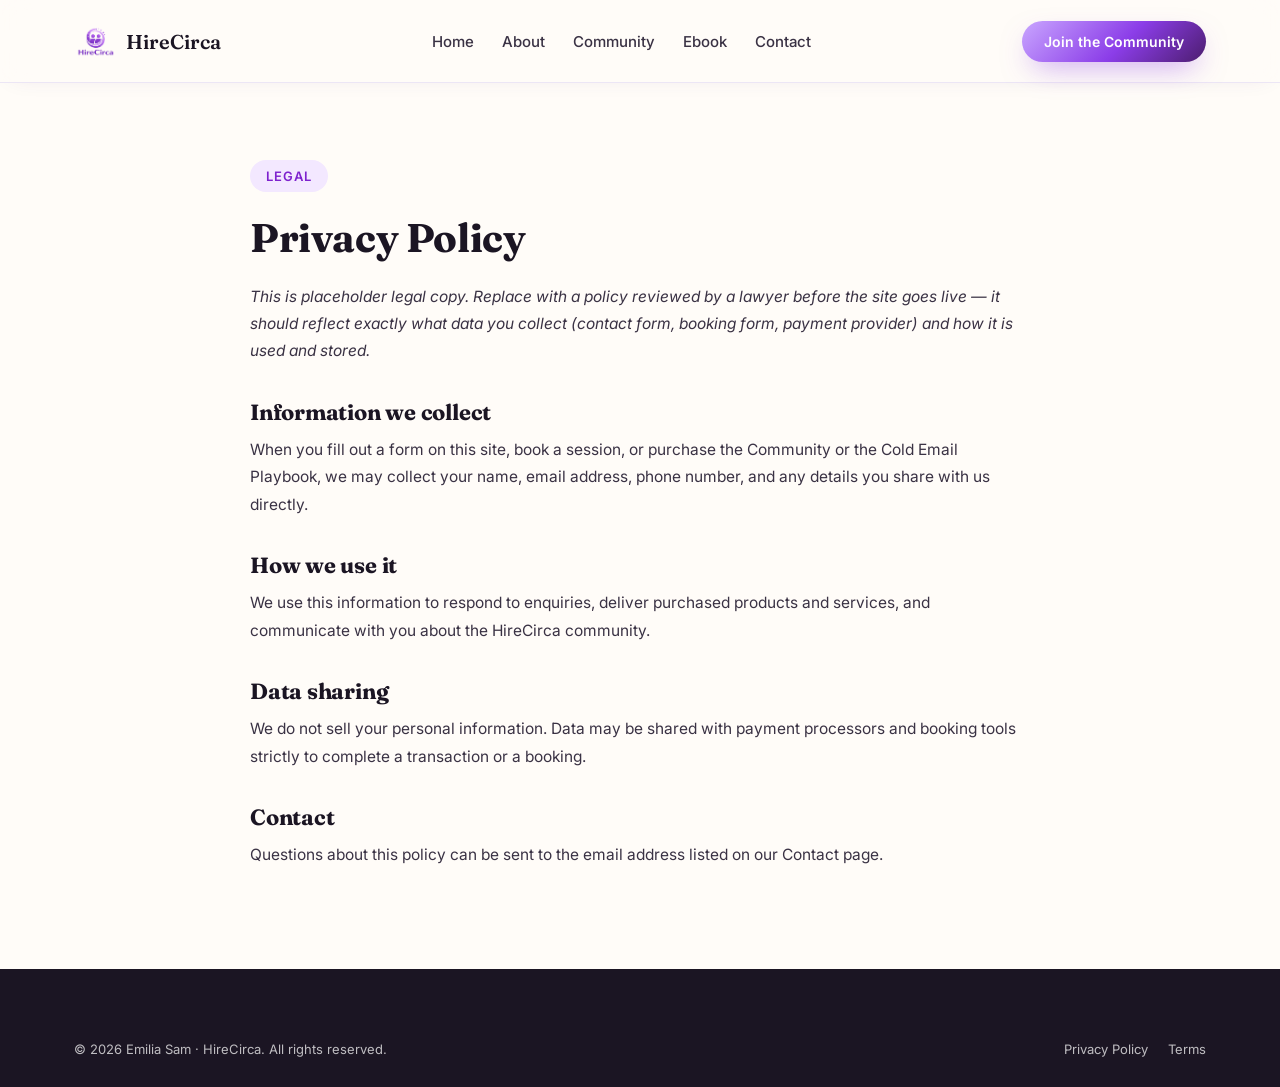
==== privacy.html @ b14d8cd1 "Add HireCirca marketing site Single-page site covering hero, about, services (Community + Cold Email" ====
<!DOCTYPE html>
<html lang="en">
<head>
<meta charset="UTF-8">
<meta name="viewport" content="width=device-width, initial-scale=1.0">
<title>Privacy Policy — HireCirca</title>
<link rel="icon" type="image/png" href="assets/logo.png">
<link rel="preconnect" href="https://fonts.googleapis.com">
<link rel="preconnect" href="https://fonts.gstatic.com" crossorigin>
<link href="https://fonts.googleapis.com/css2?family=Fraunces:opsz,wght@9..144,500;9..144,600;9..144,700&family=Inter:wght@400;500;600;700;800&display=swap" rel="stylesheet">
<link rel="stylesheet" href="css/style.css">
<style>
  .legal-page { padding: 160px 0 100px; max-width: 780px; margin: 0 auto; }
  .legal-page h1 { font-size: 40px; margin-bottom: 24px; }
  .legal-page h2 { font-size: 22px; margin: 36px 0 12px; }
  .legal-page p, .legal-page li { font-size: 15.5px; line-height: 1.75; color: var(--ink-soft); }
  .legal-page ul { padding-left: 20px; }
</style>
</head>
<body>

<header class="navbar scrolled" id="navbar">
  <div class="container">
    <a href="index.html" class="nav-logo">
      <img src="assets/logo.png" alt="HireCirca logo">
      <span>HireCirca</span>
    </a>
    <ul class="nav-links">
      <li><a href="index.html">Home</a></li>
      <li><a href="index.html#about">About</a></li>
      <li><a href="index.html#community">Community</a></li>
      <li><a href="index.html#ebook">Ebook</a></li>
      <li><a href="index.html#contact">Contact</a></li>
    </ul>
    <div class="nav-cta">
      <a href="index.html#community" class="btn btn-primary btn-sm">Join the Community</a>
    </div>
  </div>
</header>

<div class="container">
  <div class="legal-page">
    <span class="eyebrow">Legal</span>
    <h1>Privacy Policy</h1>
    <p><em>This is placeholder legal copy. Replace with a policy reviewed by a lawyer before the site goes live — it should reflect exactly what data you collect (contact form, booking form, payment provider) and how it is used and stored.</em></p>

    <h2>Information we collect</h2>
    <p>When you fill out a form on this site, book a session, or purchase the Community or the Cold Email Playbook, we may collect your name, email address, phone number, and any details you share with us directly.</p>

    <h2>How we use it</h2>
    <p>We use this information to respond to enquiries, deliver purchased products and services, and communicate with you about the HireCirca community.</p>

    <h2>Data sharing</h2>
    <p>We do not sell your personal information. Data may be shared with payment processors and booking tools strictly to complete a transaction or a booking.</p>

    <h2>Contact</h2>
    <p>Questions about this policy can be sent to the email address listed on our <a href="index.html#contact">Contact page</a>.</p>
  </div>
</div>

<footer class="site-footer">
  <div class="container">
    <div class="footer-bottom" style="border-top:none;padding-top:0;">
      <span>© 2026 Emilia Sam · HireCirca. All rights reserved.</span>
      <div class="legal-links">
        <a href="privacy.html">Privacy Policy</a>
        <a href="terms.html">Terms</a>
      </div>
    </div>
  </div>
</footer>

</body>
</html>
---- css/style.css ----
/* ==========================================================================
   HireCirca — stylesheet
   ========================================================================== */

:root {
  /* Brand purples — light to deep violet gradient */
  --violet-50:  #FAF5FF;
  --violet-100: #F3E8FF;
  --violet-200: #E9D5FF;
  --violet-300: #D8B4FE;
  --violet-400: #C084FC;
  --violet-500: #A855F7;
  --violet-600: #9333EA;
  --violet-700: #7E22CE;
  --violet-800: #6B21A8;
  --violet-900: #4C1D6E;

  --brand-gradient: linear-gradient(135deg, #C9A6FF 0%, #8B3DE8 55%, #4C1D6E 100%);
  --brand-gradient-soft: linear-gradient(135deg, #EFE2FF 0%, #E4CFFF 100%);

  /* Neutrals */
  --warm-white: #FFFCF8;
  --lavender-wash: #F8F4FF;
  --white: #FFFFFF;
  --ink: #1B1523;
  --ink-soft: #3A3244;
  --muted: #6B6476;
  --line: #ECE6F5;

  /* Type */
  --font-display: 'Fraunces', Georgia, 'Times New Roman', serif;
  --font-body: 'Inter', -apple-system, BlinkMacSystemFont, 'Segoe UI', sans-serif;

  --container: 1180px;
  --radius-sm: 12px;
  --radius-md: 20px;
  --radius-lg: 28px;
  --shadow-soft: 0 20px 60px -20px rgba(76, 29, 110, 0.25);
  --shadow-card: 0 8px 30px -12px rgba(76, 29, 110, 0.18);
}

* { box-sizing: border-box; }
html { scroll-behavior: smooth; }

body {
  margin: 0;
  font-family: var(--font-body);
  color: var(--ink-soft);
  background: var(--warm-white);
  -webkit-font-smoothing: antialiased;
  overflow-x: hidden;
}

img { max-width: 100%; display: block; }

a { color: inherit; text-decoration: none; }

h1, h2, h3, h4 {
  font-family: var(--font-display);
  color: var(--ink);
  margin: 0;
  line-height: 1.08;
  letter-spacing: -0.01em;
}

p { margin: 0; }

.container {
  max-width: var(--container);
  margin: 0 auto;
  padding: 0 24px;
}

.section {
  padding: 120px 0;
  position: relative;
}

@media (max-width: 780px) {
  .section { padding: 80px 0; }
}

.eyebrow {
  display: inline-flex;
  align-items: center;
  gap: 8px;
  font-size: 13px;
  font-weight: 600;
  letter-spacing: 0.08em;
  text-transform: uppercase;
  color: var(--violet-700);
  background: var(--violet-100);
  padding: 8px 16px;
  border-radius: 999px;
  margin-bottom: 24px;
}

.section-head {
  max-width: 640px;
  margin: 0 0 56px;
}

.section-head.centered {
  margin-left: auto;
  margin-right: auto;
  text-align: center;
}

.section-head h2 {
  font-size: clamp(32px, 4.2vw, 48px);
  font-weight: 600;
}

.section-head p {
  margin-top: 18px;
  font-size: 18px;
  line-height: 1.6;
  color: var(--muted);
}

/* ---------------------------------------------------------------- reveal */
.reveal {
  opacity: 0;
  transform: translateY(28px);
  transition: opacity 0.8s cubic-bezier(.22,.61,.36,1), transform 0.8s cubic-bezier(.22,.61,.36,1);
}
.reveal.is-visible { opacity: 1; transform: translateY(0); }
.reveal-delay-1 { transition-delay: .1s; }
.reveal-delay-2 { transition-delay: .2s; }
.reveal-delay-3 { transition-delay: .3s; }

/* ---------------------------------------------------------------- buttons */
.btn {
  display: inline-flex;
  align-items: center;
  justify-content: center;
  gap: 10px;
  padding: 16px 30px;
  border-radius: 999px;
  font-family: var(--font-body);
  font-weight: 600;
  font-size: 15.5px;
  border: none;
  cursor: pointer;
  transition: transform 0.25s ease, box-shadow 0.25s ease, filter 0.25s ease;
  white-space: nowrap;
}
.btn:active { transform: scale(0.97); }

.btn-primary {
  background: var(--brand-gradient);
  color: #fff;
  box-shadow: 0 12px 30px -10px rgba(139, 61, 232, 0.55);
}
.btn-primary:hover { filter: brightness(1.06); box-shadow: 0 16px 36px -10px rgba(139, 61, 232, 0.65); transform: translateY(-2px); }

.btn-outline {
  background: var(--white);
  color: var(--violet-800);
  border: 1.5px solid var(--violet-200);
}
.btn-outline:hover { border-color: var(--violet-500); transform: translateY(-2px); box-shadow: var(--shadow-card); }

.btn-ghost {
  background: transparent;
  color: var(--ink);
  border: 1.5px solid var(--line);
}
.btn-ghost:hover { border-color: var(--violet-400); color: var(--violet-700); }

.btn-block { width: 100%; }
.btn-sm { padding: 12px 22px; font-size: 14px; }

.price-tag {
  font-size: 13px;
  font-weight: 700;
  opacity: 0.85;
}

/* ---------------------------------------------------------------- navbar */
.navbar {
  position: fixed;
  top: 0; left: 0; right: 0;
  z-index: 1000;
  background: rgba(255, 252, 248, 0.78);
  backdrop-filter: blur(14px);
  -webkit-backdrop-filter: blur(14px);
  border-bottom: 1px solid transparent;
  transition: border-color 0.3s ease, box-shadow 0.3s ease;
}
.navbar.scrolled {
  border-bottom-color: var(--line);
  box-shadow: 0 4px 24px -12px rgba(76,29,110,0.12);
}
.navbar .container {
  display: flex;
  align-items: center;
  justify-content: space-between;
  height: 82px;
}
.nav-logo { display: flex; align-items: center; gap: 10px; }
.nav-logo img { height: 34px; width: auto; }
.nav-logo span {
  font-family: var(--font-display);
  font-weight: 600;
  font-size: 20px;
  color: var(--ink);
}
.nav-links {
  display: flex;
  align-items: center;
  gap: 28px;
  list-style: none;
  margin: 0; padding: 0;
  white-space: nowrap;
}
.nav-links a {
  font-size: 15px;
  font-weight: 500;
  color: var(--ink-soft);
  position: relative;
  padding: 4px 0;
  transition: color 0.2s ease;
}
.nav-links a::after {
  content: '';
  position: absolute;
  left: 0; right: 100%; bottom: -2px;
  height: 2px;
  background: var(--brand-gradient);
  border-radius: 2px;
  transition: right 0.25s ease;
}
.nav-links a:hover { color: var(--violet-700); }
.nav-links a:hover::after { right: 0; }

.nav-cta { display: flex; align-items: center; gap: 12px; }
.nav-toggle {
  display: none;
  background: none; border: none; cursor: pointer;
  width: 40px; height: 40px;
  align-items: center; justify-content: center;
}
.nav-toggle span, .nav-toggle::before, .nav-toggle::after { display: none; }
.nav-toggle svg { width: 24px; height: 24px; color: var(--ink); }

@media (max-width: 940px) {
  .nav-links { display: none; }
  .nav-cta .btn-outline { display: none; }
  .nav-toggle { display: flex; }
}

.mobile-menu {
  position: fixed;
  top: 82px; left: 0; right: 0; bottom: 0;
  background: var(--warm-white);
  z-index: 999;
  padding: 24px;
  transform: translateY(-12px);
  opacity: 0;
  pointer-events: none;
  transition: opacity 0.25s ease, transform 0.25s ease;
  overflow-y: auto;
}
.mobile-menu.open { opacity: 1; transform: translateY(0); pointer-events: auto; }
.mobile-menu ul { list-style: none; margin: 0; padding: 0; display: flex; flex-direction: column; }
.mobile-menu a {
  display: block;
  padding: 18px 4px;
  font-size: 20px;
  font-family: var(--font-display);
  border-bottom: 1px solid var(--line);
  color: var(--ink);
}
.mobile-menu .btn { margin-top: 28px; }

/* ---------------------------------------------------------------- hero */
.hero {
  padding: 168px 0 120px;
  position: relative;
  overflow: hidden;
  background:
    radial-gradient(560px 420px at 88% -6%, rgba(196, 165, 255, 0.35), transparent 60%),
    radial-gradient(480px 380px at 8% 18%, rgba(233, 213, 255, 0.55), transparent 65%),
    var(--warm-white);
}
.hero .container {
  display: grid;
  grid-template-columns: 1fr;
  justify-items: center;
  text-align: center;
  position: relative;
  z-index: 2;
}
.hero-eyebrow {
  display: inline-flex; align-items: center; gap: 8px;
  background: var(--white);
  border: 1px solid var(--violet-200);
  padding: 9px 18px 9px 10px;
  border-radius: 999px;
  font-size: 13.5px;
  font-weight: 600;
  color: var(--violet-800);
  margin-bottom: 28px;
  box-shadow: var(--shadow-card);
}
.hero-eyebrow .dot {
  width: 8px; height: 8px; border-radius: 50%;
  background: var(--brand-gradient);
  box-shadow: 0 0 0 4px var(--violet-100);
}
.hero h1 {
  font-size: clamp(40px, 7vw, 78px);
  font-weight: 600;
  max-width: 900px;
}
.hero h1 .accent {
  background: var(--brand-gradient);
  -webkit-background-clip: text;
  background-clip: text;
  color: transparent;
}
.hero-sub {
  margin: 28px 0 0;
  max-width: 620px;
  font-size: clamp(17px, 2vw, 20px);
  line-height: 1.65;
  color: var(--muted);
}
.hero-ctas {
  margin-top: 42px;
  display: flex;
  flex-wrap: wrap;
  gap: 16px;
  justify-content: center;
}
.hero-ctas .btn { flex-direction: column; gap: 2px; padding: 16px 32px; line-height: 1.3; }
.hero-ctas .btn .price-tag { font-weight: 700; }
.hero-ctas .btn-primary .price-tag { color: rgba(255,255,255,0.85); }
.hero-ctas .btn-outline .price-tag { color: var(--violet-500); }

.hero-trust {
  margin-top: 40px;
  font-size: 13.5px;
  color: var(--muted);
  display: flex;
  align-items: center;
  gap: 10px;
}
.hero-trust .avatars { display: flex; }
.hero-trust .avatars span {
  width: 26px; height: 26px; border-radius: 50%;
  background: var(--brand-gradient);
  border: 2px solid var(--warm-white);
  margin-left: -8px;
}
.hero-trust .avatars span:first-child { margin-left: 0; }

.hero-stage {
  position: relative;
  width: 100%;
  max-width: 980px;
  margin-top: 72px;
  height: 340px;
}

/* Floating proof notification cards */
.float-card {
  position: absolute;
  display: flex;
  align-items: center;
  gap: 12px;
  background: var(--white);
  border: 1px solid var(--line);
  border-radius: 16px;
  padding: 14px 18px;
  box-shadow: var(--shadow-soft);
  font-size: 13.5px;
  animation: floaty 6s ease-in-out infinite;
}
.float-card .icon {
  width: 38px; height: 38px;
  border-radius: 10px;
  display: flex; align-items: center; justify-content: center;
  font-size: 18px;
  flex-shrink: 0;
}
.float-card strong { display: block; font-size: 13.5px; color: var(--ink); font-weight: 700; }
.float-card small { color: var(--muted); font-size: 12px; }

.fc-1 { top: 0%; left: 2%; animation-delay: 0s; }
.fc-1 .icon { background: #E9FBF0; }
.fc-2 { top: 6%; right: 0%; animation-delay: 1.1s; }
.fc-2 .icon { background: var(--violet-100); }
.fc-3 { bottom: 12%; left: 14%; animation-delay: 2.1s; }
.fc-3 .icon { background: #FFF1E0; }
.fc-4 { bottom: 0%; right: 12%; animation-delay: 0.6s; }
.fc-4 .icon { background: #E7F1FF; }

@keyframes floaty {
  0%, 100% { transform: translateY(0px); }
  50% { transform: translateY(-14px); }
}

@media (max-width: 860px) {
  .hero-stage { display: none; }
  .hero { padding-top: 140px; }
}

/* ---------------------------------------------------------------- about */
.about-grid {
  display: grid;
  grid-template-columns: 0.85fr 1.15fr;
  gap: 72px;
  align-items: start;
}
.about-grid > * { min-width: 0; }
@media (max-width: 900px) {
  .about-grid { grid-template-columns: 1fr; gap: 48px; }
}

.about-photo {
  position: sticky;
  top: 120px;
}
.photo-frame {
  aspect-ratio: 4/5;
  border-radius: var(--radius-lg);
  background: var(--brand-gradient-soft);
  border: 1px solid var(--violet-200);
  display: flex;
  align-items: center;
  justify-content: center;
  flex-direction: column;
  gap: 14px;
  color: var(--violet-700);
  overflow: hidden;
  position: relative;
}
.photo-frame .initials {
  width: 108px; height: 108px;
  border-radius: 50%;
  background: var(--brand-gradient);
  color: #fff;
  display: flex; align-items: center; justify-content: center;
  font-family: var(--font-display);
  font-size: 40px;
  font-weight: 600;
  box-shadow: var(--shadow-soft);
}
.photo-frame img.real-photo { position:absolute; inset:0; width:100%; height:100%; object-fit:cover; object-position: top center; }

.founder-card {
  margin-top: 22px;
  background: var(--white);
  border: 1px solid var(--line);
  border-radius: var(--radius-md);
  padding: 22px;
  box-shadow: var(--shadow-card);
}
.founder-card strong { display: block; font-family: var(--font-display); font-size: 18px; color: var(--ink); }
.founder-card small { color: var(--muted); font-size: 13.5px; }

.about-copy h2 {
  font-size: clamp(30px, 4vw, 44px);
  font-weight: 600;
  margin-bottom: 26px;
}
.about-copy p {
  font-size: 17px;
  line-height: 1.75;
  color: var(--ink-soft);
  margin-bottom: 20px;
}
.about-copy p:last-of-type { margin-bottom: 0; }
.about-copy strong { color: var(--ink); }

/* Results ticker / strip */
.ticker-wrap {
  margin-top: 56px;
  border-top: 1px solid var(--line);
  border-bottom: 1px solid var(--line);
  overflow: hidden;
  padding: 22px 0;
  position: relative;
}
.ticker-wrap::before, .ticker-wrap::after {
  content: '';
  position: absolute; top: 0; bottom: 0; width: 80px; z-index: 2;
}
.ticker-wrap::before { left: 0; background: linear-gradient(90deg, var(--warm-white), transparent); }
.ticker-wrap::after { right: 0; background: linear-gradient(-90deg, var(--warm-white), transparent); }
.ticker-track {
  display: flex;
  gap: 46px;
  width: max-content;
  animation: ticker 26s linear infinite;
}
.ticker-track span {
  display: inline-flex;
  align-items: center;
  gap: 10px;
  font-size: 14.5px;
  font-weight: 600;
  color: var(--violet-800);
  white-space: nowrap;
}
.ticker-track span::before { content: '✦'; color: var(--violet-400); }
@keyframes ticker {
  from { transform: translateX(0); }
  to { transform: translateX(-50%); }
}

/* ---------------------------------------------------------------- services */
.services-grid {
  display: grid;
  grid-template-columns: 1fr 1fr;
  gap: 32px;
}
.services-grid > * { min-width: 0; }
@media (max-width: 900px) {
  .services-grid { grid-template-columns: 1fr; }
}

.service-card {
  background: var(--white);
  border: 1px solid var(--line);
  border-radius: var(--radius-lg);
  padding: 44px 38px;
  position: relative;
  overflow: hidden;
  transition: transform 0.35s ease, box-shadow 0.35s ease, border-color 0.35s ease;
  scroll-margin-top: 110px;
}
.service-card:hover {
  transform: translateY(-6px);
  box-shadow: var(--shadow-soft);
  border-color: var(--violet-200);
}
.service-card.featured { background: linear-gradient(180deg, var(--lavender-wash), #fff 40%); }
.service-card .badge {
  position: absolute; top: 28px; right: 28px;
  background: var(--violet-100); color: var(--violet-700);
  font-size: 12px; font-weight: 700;
  padding: 6px 12px; border-radius: 999px;
  letter-spacing: 0.03em; text-transform: uppercase;
}
.service-icon {
  width: 58px; height: 58px;
  border-radius: 16px;
  background: var(--brand-gradient);
  display: flex; align-items: center; justify-content: center;
  color: #fff; font-size: 26px;
  margin-bottom: 26px;
  box-shadow: 0 10px 24px -10px rgba(139,61,232,0.5);
}
.service-card h3 {
  font-size: 26px;
  font-weight: 600;
  margin-bottom: 6px;
}
.service-tagline {
  font-size: 15.5px;
  font-weight: 600;
  color: var(--violet-600);
  margin-bottom: 16px;
}
.service-card > p.desc {
  font-size: 15.5px;
  line-height: 1.65;
  color: var(--muted);
  margin-bottom: 26px;
}
.service-list {
  list-style: none;
  margin: 0 0 32px;
  padding: 0;
  display: flex;
  flex-direction: column;
  gap: 14px;
}
.service-list li {
  display: flex;
  align-items: flex-start;
  gap: 12px;
  font-size: 15px;
  line-height: 1.5;
  color: var(--ink-soft);
}
.service-list li .check {
  flex-shrink: 0;
  width: 20px; height: 20px;
  border-radius: 50%;
  background: var(--violet-100);
  color: var(--violet-700);
  display: flex; align-items: center; justify-content: center;
  font-size: 12px;
  margin-top: 1px;
}
.service-footer {
  display: flex;
  align-items: center;
  justify-content: space-between;
  gap: 18px;
  padding-top: 26px;
  border-top: 1px solid var(--line);
  flex-wrap: wrap;
}
.service-price { font-family: var(--font-display); }
.service-price .amount { font-size: 30px; font-weight: 600; color: var(--ink); }
.service-price .terms { display: block; font-size: 12.5px; color: var(--muted); font-family: var(--font-body); margin-top: 2px; }

/* ---------------------------------------------------------------- results */
.results-section { background: var(--lavender-wash); }

.stat-strip {
  display: grid;
  grid-template-columns: repeat(3, 1fr);
  gap: 24px;
  margin-bottom: 64px;
}
@media (max-width: 780px) {
  .stat-strip { grid-template-columns: 1fr; }
}
.stat-card {
  background: var(--white);
  border: 1px solid var(--line);
  border-radius: var(--radius-md);
  padding: 28px;
  text-align: center;
}
.stat-card .num {
  font-family: var(--font-display);
  font-size: 34px;
  font-weight: 600;
  background: var(--brand-gradient);
  -webkit-background-clip: text; background-clip: text; color: transparent;
  display: block;
  margin-bottom: 8px;
}
.stat-card p { font-size: 14.5px; color: var(--muted); line-height: 1.5; }

.proof-gallery {
  display: grid;
  grid-template-columns: repeat(4, 1fr);
  gap: 18px;
  margin-bottom: 64px;
}
@media (max-width: 900px) { .proof-gallery { grid-template-columns: repeat(2, 1fr); } }
@media (max-width: 540px) { .proof-gallery { grid-template-columns: 1fr; } }

.proof-slot {
  aspect-ratio: 3/4;
  border-radius: var(--radius-md);
  border: 1.5px dashed var(--violet-300);
  background: var(--white);
  display: flex;
  flex-direction: column;
  align-items: center;
  justify-content: center;
  gap: 10px;
  color: var(--violet-500);
  text-align: center;
  padding: 20px;
  transition: border-color 0.25s ease, background 0.25s ease;
}
.proof-slot:hover { border-color: var(--violet-500); background: var(--violet-50); }
.proof-slot svg { width: 30px; height: 30px; opacity: 0.7; }
.proof-slot span { font-size: 12.5px; font-weight: 600; line-height: 1.4; color: var(--violet-600); }

.testimonials {
  display: grid;
  grid-template-columns: 1fr 1fr;
  gap: 24px;
}
.testimonials > * { min-width: 0; }
@media (max-width: 780px) { .testimonials { grid-template-columns: 1fr; } }

.testimonial-card {
  background: var(--white);
  border: 1px solid var(--line);
  border-radius: var(--radius-md);
  padding: 32px;
  box-shadow: var(--shadow-card);
}
.stars { color: var(--violet-500); font-size: 15px; letter-spacing: 2px; margin-bottom: 16px; }
.testimonial-card p.quote {
  font-family: var(--font-display);
  font-size: 19px;
  line-height: 1.5;
  color: var(--ink);
  margin-bottom: 20px;
}
.testimonial-who { display: flex; align-items: center; gap: 12px; }
.testimonial-who .avatar {
  width: 40px; height: 40px; border-radius: 50%;
  background: var(--brand-gradient);
  display: flex; align-items: center; justify-content: center;
  color: #fff; font-weight: 700; font-size: 14px; font-family: var(--font-display);
}
.testimonial-who strong { display: block; font-size: 14.5px; color: var(--ink); }
.testimonial-who small { color: var(--muted); font-size: 13px; }

/* ---------------------------------------------------------------- booking */
.booking-grid {
  display: grid;
  grid-template-columns: 1.1fr 0.9fr;
  gap: 56px;
  align-items: center;
}
.booking-grid > * { min-width: 0; }
@media (max-width: 900px) { .booking-grid { grid-template-columns: 1fr; } }

.booking-copy h2 { font-size: clamp(30px, 4vw, 46px); font-weight: 600; margin-bottom: 22px; }
.booking-copy p { font-size: 17px; line-height: 1.7; color: var(--muted); margin-bottom: 18px; }
.booking-copy p:last-of-type { margin-bottom: 0; }

.expect-list {
  margin-top: 30px;
  list-style: none;
  padding: 0;
  display: flex;
  flex-direction: column;
  gap: 12px;
}
.expect-list li {
  display: flex; align-items: center; gap: 12px;
  font-size: 15px; color: var(--ink-soft); font-weight: 500;
}
.expect-list li .check {
  width: 22px; height: 22px; border-radius: 50%;
  background: var(--violet-100); color: var(--violet-700);
  display: flex; align-items: center; justify-content: center; font-size: 12px; flex-shrink:0;
}

.booking-card {
  background: var(--white);
  border: 1px solid var(--line);
  border-radius: var(--radius-lg);
  padding: 36px;
  box-shadow: var(--shadow-soft);
}
.booking-card .btn { margin-top: 22px; }
.session-option {
  display: flex; align-items: center; justify-content: space-between;
  padding: 16px 0;
  border-bottom: 1px solid var(--line);
  gap: 16px;
}
.session-option:last-of-type { border-bottom: none; }
.session-option strong { display: block; font-size: 15.5px; color: var(--ink); }
.session-option small { color: var(--muted); font-size: 13px; }
.session-option .dur {
  font-size: 13px; font-weight: 700; color: var(--violet-700);
  background: var(--violet-100); padding: 6px 12px; border-radius: 999px; white-space: nowrap;
}

/* ---------------------------------------------------------------- contact */
.contact-grid {
  display: grid;
  grid-template-columns: 0.9fr 1.1fr;
  gap: 56px;
}
.contact-grid > * { min-width: 0; }
@media (max-width: 900px) { .contact-grid { grid-template-columns: 1fr; } }

.contact-info h2 { font-size: clamp(30px, 4vw, 46px); font-weight: 600; margin-bottom: 16px; }
.contact-info > p { font-size: 17px; color: var(--muted); line-height: 1.65; margin-bottom: 34px; }

.info-row {
  display: flex;
  align-items: flex-start;
  gap: 16px;
  padding: 18px 0;
  border-bottom: 1px solid var(--line);
}
.info-row .icon {
  width: 44px; height: 44px; border-radius: 12px;
  background: var(--violet-100); color: var(--violet-700);
  display: flex; align-items: center; justify-content: center;
  flex-shrink: 0;
}
.info-row strong { display: block; font-size: 15px; color: var(--ink); margin-bottom: 2px; }
.info-row span, .info-row a { font-size: 14.5px; color: var(--muted); }
.info-row a:hover { color: var(--violet-700); }

.social-row { display: flex; gap: 12px; margin-top: 28px; }
.social-icon {
  width: 44px; height: 44px; border-radius: 50%;
  background: var(--white); border: 1px solid var(--line);
  display: flex; align-items: center; justify-content: center;
  color: var(--violet-700);
  transition: transform 0.25s ease, box-shadow 0.25s ease, background 0.25s ease;
}
.social-icon:hover { transform: translateY(-3px); box-shadow: var(--shadow-card); background: var(--violet-50); }
.social-icon svg { width: 19px; height: 19px; }

.response-note {
  margin-top: 28px;
  display: inline-flex; align-items: center; gap: 8px;
  font-size: 13.5px; font-weight: 600; color: var(--violet-700);
  background: var(--violet-100); padding: 10px 16px; border-radius: 999px;
}

.contact-form {
  background: var(--white);
  border: 1px solid var(--line);
  border-radius: var(--radius-lg);
  padding: 38px;
  box-shadow: var(--shadow-soft);
}
.form-row { margin-bottom: 20px; }
.form-row label {
  display: block; font-size: 13.5px; font-weight: 600; color: var(--ink); margin-bottom: 8px;
}
.form-row input, .form-row textarea, .form-row select {
  width: 100%;
  padding: 14px 16px;
  border-radius: 12px;
  border: 1.5px solid var(--line);
  font-family: var(--font-body);
  font-size: 15px;
  color: var(--ink);
  background: var(--warm-white);
  transition: border-color 0.2s ease, box-shadow 0.2s ease;
}
.form-row input:focus, .form-row textarea:focus, .form-row select:focus {
  outline: none;
  border-color: var(--violet-400);
  box-shadow: 0 0 0 4px var(--violet-100);
}
.form-row textarea { resize: vertical; min-height: 110px; }
.form-note { margin-top: 14px; font-size: 13px; color: var(--muted); text-align: center; }
.form-success {
  display: none;
  align-items: center; gap: 10px;
  background: #EEFBF2; color: #1B7A43;
  border-radius: 12px; padding: 14px 16px;
  font-size: 14px; font-weight: 600;
  margin-top: 16px;
}
.form-success.show { display: flex; }

/* ---------------------------------------------------------------- footer */
.site-footer {
  background: var(--ink);
  color: rgba(255,255,255,0.72);
  padding: 72px 0 30px;
}
.footer-top {
  display: grid;
  grid-template-columns: 1.4fr 1fr 1fr 1fr;
  gap: 40px;
  padding-bottom: 48px;
  border-bottom: 1px solid rgba(255,255,255,0.1);
}
.footer-top > * { min-width: 0; }
@media (max-width: 780px) {
  .footer-top { grid-template-columns: 1fr 1fr; }
}
@media (max-width: 480px) {
  .footer-top { grid-template-columns: 1fr; }
}
.footer-brand { display: flex; align-items: center; gap: 10px; margin-bottom: 16px; }
.footer-brand img { height: 30px; filter: brightness(0) invert(1); }
.footer-brand span { font-family: var(--font-display); font-size: 19px; font-weight: 600; color: #fff; }
.footer-desc { font-size: 14.5px; line-height: 1.6; max-width: 280px; }
.footer-col h4 {
  font-family: var(--font-body);
  font-size: 13px; font-weight: 700; letter-spacing: 0.05em; text-transform: uppercase;
  color: #fff; margin-bottom: 18px;
}
.footer-col ul { list-style: none; margin: 0; padding: 0; display: flex; flex-direction: column; gap: 12px; }
.footer-col a { font-size: 14.5px; transition: color 0.2s ease; }
.footer-col a:hover { color: #fff; }
.footer-social { display: flex; gap: 10px; margin-top: 4px; }
.footer-social a {
  width: 38px; height: 38px; border-radius: 50%;
  border: 1px solid rgba(255,255,255,0.18);
  display: flex; align-items: center; justify-content: center;
}
.footer-social svg { width: 16px; height: 16px; }
.footer-social a:hover { background: rgba(255,255,255,0.08); }

.footer-bottom {
  padding-top: 26px;
  display: flex; align-items: center; justify-content: space-between;
  flex-wrap: wrap; gap: 12px;
  font-size: 13px;
}
.footer-bottom .legal-links { display: flex; gap: 20px; }
.footer-bottom a:hover { color: #fff; }

/* ---------------------------------------------------------------- whatsapp fab */
.wa-fab {
  position: fixed;
  bottom: 26px; right: 26px;
  width: 60px; height: 60px;
  border-radius: 50%;
  background: #25D366;
  display: flex; align-items: center; justify-content: center;
  box-shadow: 0 10px 30px -8px rgba(37, 211, 102, 0.65);
  z-index: 900;
  transition: transform 0.25s ease;
  animation: pulse-wa 2.6s ease-in-out infinite;
}
.wa-fab:hover { transform: scale(1.08); }
.wa-fab svg { width: 30px; height: 30px; color: #fff; }
@keyframes pulse-wa {
  0%, 100% { box-shadow: 0 10px 30px -8px rgba(37, 211, 102, 0.65), 0 0 0 0 rgba(37,211,102,0.45); }
  50% { box-shadow: 0 10px 30px -8px rgba(37, 211, 102, 0.65), 0 0 0 10px rgba(37,211,102,0); }
}
@media (max-width: 600px) {
  .wa-fab { width: 54px; height: 54px; bottom: 18px; right: 18px; }
  .wa-fab svg { width: 26px; height: 26px; }
}

/* ---------------------------------------------------------------- misc */
::selection { background: var(--violet-200); color: var(--violet-900); }

.skip-link {
  position: absolute; left: -999px; top: 0;
  background: var(--violet-700); color: #fff; padding: 12px 20px; border-radius: 0 0 10px 0; z-index: 2000;
}
.skip-link:focus { left: 0; }
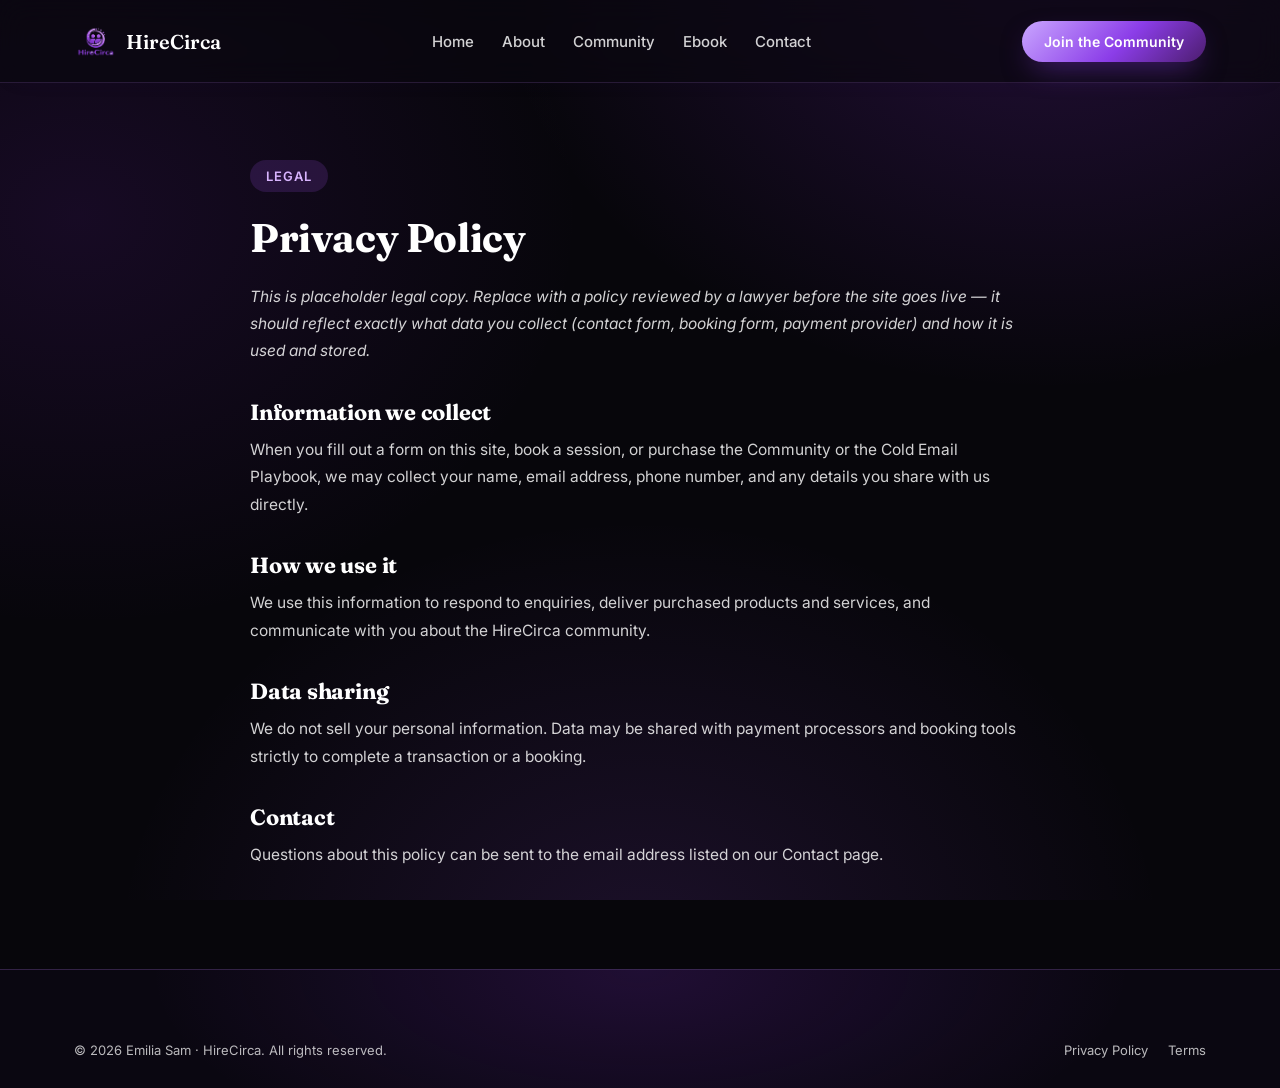
==== commit b62f27f7: "Switch to dark theme with purple glassmorphism cards Retarget the :root neutrals to a near-black can" ====
--- a/privacy.html
+++ b/privacy.html
@@ -3,6 +3,7 @@
 <head>
 <meta charset="UTF-8">
 <meta name="viewport" content="width=device-width, initial-scale=1.0">
+  <meta name="theme-color" content="#07060B">
 <title>Privacy Policy — HireCirca</title>
 <link rel="icon" type="image/png" href="assets/logo.png">
 <link rel="preconnect" href="https://fonts.googleapis.com">
--- a/css/style.css
+++ b/css/style.css
@@ -17,15 +17,31 @@
 
   --brand-gradient: linear-gradient(135deg, #C9A6FF 0%, #8B3DE8 55%, #4C1D6E 100%);
   --brand-gradient-soft: linear-gradient(135deg, #EFE2FF 0%, #E4CFFF 100%);
-
-  /* Neutrals */
-  --warm-white: #FFFCF8;
-  --lavender-wash: #F8F4FF;
-  --white: #FFFFFF;
-  --ink: #1B1523;
-  --ink-soft: #3A3244;
-  --muted: #6B6476;
-  --line: #ECE6F5;
+  /* for gradient-clipped TEXT on the dark ground — stays light end-to-end */
+  --brand-gradient-text: linear-gradient(105deg, #FFFFFF 0%, #E9D5FF 42%, #C084FC 100%);
+
+  /* Dark canvas */
+  --bg: #07060B;
+  --bg-raise: #0E0A16;
+  --warm-white: #07060B;         /* page ground — now near-black */
+  --lavender-wash: rgba(147, 51, 234, 0.05);
+  --white: #FFFFFF;              /* true white — type only */
+
+  /* Purple glassmorphism surfaces */
+  --glass: linear-gradient(158deg, rgba(147, 51, 234, 0.20) 0%, rgba(76, 29, 110, 0.12) 100%);
+  --glass-strong: linear-gradient(158deg, rgba(168, 85, 247, 0.32) 0%, rgba(76, 29, 110, 0.18) 100%);
+  --glass-border: rgba(192, 132, 252, 0.22);
+  --glass-blur: blur(18px) saturate(150%);
+
+  /* Chips & pills */
+  --chip-bg: rgba(168, 85, 247, 0.16);
+  --chip-ink: #D8B4FE;
+
+  /* Type — white predominant, violet as the accent */
+  --ink: #FFFFFF;
+  --ink-soft: rgba(255, 255, 255, 0.82);
+  --muted: rgba(255, 255, 255, 0.56);
+  --line: rgba(192, 132, 252, 0.16);
 
   /* Type */
   --font-display: 'Fraunces', Georgia, 'Times New Roman', serif;
@@ -35,8 +51,8 @@
   --radius-sm: 12px;
   --radius-md: 20px;
   --radius-lg: 28px;
-  --shadow-soft: 0 20px 60px -20px rgba(76, 29, 110, 0.25);
-  --shadow-card: 0 8px 30px -12px rgba(76, 29, 110, 0.18);
+  --shadow-soft: 0 24px 70px -20px rgba(0, 0, 0, 0.7);
+  --shadow-card: 0 10px 34px -14px rgba(0, 0, 0, 0.55);
 }
 
 * { box-sizing: border-box; }
@@ -46,7 +62,12 @@
   margin: 0;
   font-family: var(--font-body);
   color: var(--ink-soft);
-  background: var(--warm-white);
+  background:
+    radial-gradient(900px 700px at 82% -5%, rgba(147, 51, 234, 0.20), transparent 62%),
+    radial-gradient(760px 620px at 6% 24%, rgba(107, 33, 168, 0.16), transparent 66%),
+    radial-gradient(820px 680px at 50% 106%, rgba(168, 85, 247, 0.13), transparent 64%),
+    var(--bg);
+  background-attachment: fixed;
   -webkit-font-smoothing: antialiased;
   overflow-x: hidden;
 }
@@ -88,8 +109,8 @@
   font-weight: 600;
   letter-spacing: 0.08em;
   text-transform: uppercase;
-  color: var(--violet-700);
-  background: var(--violet-100);
+  color: var(--violet-300);
+  background: var(--chip-bg);
   padding: 8px 16px;
   border-radius: 999px;
   margin-bottom: 24px;
@@ -155,9 +176,11 @@
 .btn-primary:hover { filter: brightness(1.06); box-shadow: 0 16px 36px -10px rgba(139, 61, 232, 0.65); transform: translateY(-2px); }
 
 .btn-outline {
-  background: var(--white);
-  color: var(--violet-800);
-  border: 1.5px solid var(--violet-200);
+  background: var(--glass-strong);
+  backdrop-filter: var(--glass-blur);
+  -webkit-backdrop-filter: var(--glass-blur);
+  color: #fff;
+  border: 1.5px solid var(--glass-border);
 }
 .btn-outline:hover { border-color: var(--violet-500); transform: translateY(-2px); box-shadow: var(--shadow-card); }
 
@@ -166,7 +189,7 @@
   color: var(--ink);
   border: 1.5px solid var(--line);
 }
-.btn-ghost:hover { border-color: var(--violet-400); color: var(--violet-700); }
+.btn-ghost:hover { border-color: var(--violet-400); color: var(--violet-300); }
 
 .btn-block { width: 100%; }
 .btn-sm { padding: 12px 22px; font-size: 14px; }
@@ -182,7 +205,7 @@
   position: fixed;
   top: 0; left: 0; right: 0;
   z-index: 1000;
-  background: rgba(255, 252, 248, 0.78);
+  background: rgba(10, 8, 16, 0.72);
   backdrop-filter: blur(14px);
   -webkit-backdrop-filter: blur(14px);
   border-bottom: 1px solid transparent;
@@ -198,13 +221,14 @@
   justify-content: space-between;
   height: 82px;
 }
-.nav-logo { display: flex; align-items: center; gap: 10px; }
+.nav-logo { display: flex; align-items: center; gap: 10px; flex-shrink: 0; }
 .nav-logo img { height: 34px; width: auto; }
 .nav-logo span {
   font-family: var(--font-display);
   font-weight: 600;
   font-size: 20px;
   color: var(--ink);
+  white-space: nowrap;
 }
 .nav-links {
   display: flex;
@@ -231,10 +255,10 @@
   border-radius: 2px;
   transition: right 0.25s ease;
 }
-.nav-links a:hover { color: var(--violet-700); }
+.nav-links a:hover { color: var(--violet-300); }
 .nav-links a:hover::after { right: 0; }
 
-.nav-cta { display: flex; align-items: center; gap: 12px; }
+.nav-cta { display: flex; align-items: center; gap: 12px; flex-shrink: 0; }
 .nav-toggle {
   display: none;
   background: none; border: none; cursor: pointer;
@@ -248,6 +272,14 @@
   .nav-links { display: none; }
   .nav-cta .btn-outline { display: none; }
   .nav-toggle { display: flex; }
+}
+/* On phones the nav CTA competes with the logo — the mobile menu carries it instead */
+@media (max-width: 620px) {
+  .nav-cta .btn-primary { display: none; }
+  .navbar .container { height: 70px; }
+  .nav-logo img { height: 30px; }
+  .nav-logo span { font-size: 18px; }
+  .mobile-menu { top: 70px; }
 }
 
 .mobile-menu {
@@ -264,7 +296,8 @@
 }
 .mobile-menu.open { opacity: 1; transform: translateY(0); pointer-events: auto; }
 .mobile-menu ul { list-style: none; margin: 0; padding: 0; display: flex; flex-direction: column; }
-.mobile-menu a {
+/* scoped to the nav list so it does not also restyle the CTA button */
+.mobile-menu ul a {
   display: block;
   padding: 18px 4px;
   font-size: 20px;
@@ -272,7 +305,18 @@
   border-bottom: 1px solid var(--line);
   color: var(--ink);
 }
-.mobile-menu .btn { margin-top: 28px; }
+.mobile-menu .btn {
+  margin-top: 28px;
+  display: flex;
+  align-items: center;
+  justify-content: center;
+  text-align: center;
+  font-family: var(--font-body);
+  font-size: 16px;
+  padding: 17px 28px;
+  color: #fff;
+  border-bottom: none;
+}
 
 /* ---------------------------------------------------------------- hero */
 .hero {
@@ -280,9 +324,9 @@
   position: relative;
   overflow: hidden;
   background:
-    radial-gradient(560px 420px at 88% -6%, rgba(196, 165, 255, 0.35), transparent 60%),
-    radial-gradient(480px 380px at 8% 18%, rgba(233, 213, 255, 0.55), transparent 65%),
-    var(--warm-white);
+    radial-gradient(620px 460px at 88% -6%, rgba(168, 85, 247, 0.30), transparent 62%),
+    radial-gradient(520px 400px at 8% 18%, rgba(124, 58, 237, 0.22), transparent 66%),
+    transparent;
 }
 .hero .container {
   display: grid;
@@ -294,20 +338,22 @@
 }
 .hero-eyebrow {
   display: inline-flex; align-items: center; gap: 8px;
-  background: var(--white);
-  border: 1px solid var(--violet-200);
+  background: var(--glass);
+  backdrop-filter: var(--glass-blur);
+  -webkit-backdrop-filter: var(--glass-blur);
+  border: 1px solid var(--glass-border);
   padding: 9px 18px 9px 10px;
   border-radius: 999px;
   font-size: 13.5px;
   font-weight: 600;
-  color: var(--violet-800);
+  color: var(--violet-200);
   margin-bottom: 28px;
   box-shadow: var(--shadow-card);
 }
 .hero-eyebrow .dot {
   width: 8px; height: 8px; border-radius: 50%;
   background: var(--brand-gradient);
-  box-shadow: 0 0 0 4px var(--violet-100);
+  box-shadow: 0 0 0 4px rgba(168, 85, 247, 0.25);
 }
 .hero h1 {
   font-size: clamp(40px, 7vw, 78px);
@@ -315,7 +361,7 @@
   max-width: 900px;
 }
 .hero h1 .accent {
-  background: var(--brand-gradient);
+  background: var(--brand-gradient-text);
   -webkit-background-clip: text;
   background-clip: text;
   color: transparent;
@@ -351,7 +397,7 @@
 .hero-trust .avatars span {
   width: 26px; height: 26px; border-radius: 50%;
   background: var(--brand-gradient);
-  border: 2px solid var(--warm-white);
+  border: 2px solid rgba(255,255,255,0.22);
   margin-left: -8px;
 }
 .hero-trust .avatars span:first-child { margin-left: 0; }
@@ -370,7 +416,9 @@
   display: flex;
   align-items: center;
   gap: 12px;
-  background: var(--white);
+  background: var(--glass);
+  backdrop-filter: var(--glass-blur);
+  -webkit-backdrop-filter: var(--glass-blur);
   border: 1px solid var(--line);
   border-radius: 16px;
   padding: 14px 18px;
@@ -389,13 +437,13 @@
 .float-card small { color: var(--muted); font-size: 12px; }
 
 .fc-1 { top: 0%; left: 2%; animation-delay: 0s; }
-.fc-1 .icon { background: #E9FBF0; }
+.fc-1 .icon { background: rgba(52, 211, 153, 0.18); }
 .fc-2 { top: 6%; right: 0%; animation-delay: 1.1s; }
-.fc-2 .icon { background: var(--violet-100); }
+.fc-2 .icon { background: var(--chip-bg); }
 .fc-3 { bottom: 12%; left: 14%; animation-delay: 2.1s; }
-.fc-3 .icon { background: #FFF1E0; }
+.fc-3 .icon { background: rgba(251, 191, 36, 0.18); }
 .fc-4 { bottom: 0%; right: 12%; animation-delay: 0.6s; }
-.fc-4 .icon { background: #E7F1FF; }
+.fc-4 .icon { background: rgba(96, 165, 250, 0.18); }
 
 @keyframes floaty {
   0%, 100% { transform: translateY(0px); }
@@ -423,17 +471,21 @@
   position: sticky;
   top: 120px;
 }
+/* single column below 900px: sticky would pin the photo over the story text */
+@media (max-width: 900px) {
+  .about-photo { position: static; top: auto; }
+}
 .photo-frame {
   aspect-ratio: 4/5;
   border-radius: var(--radius-lg);
-  background: var(--brand-gradient-soft);
-  border: 1px solid var(--violet-200);
+  background: var(--glass-strong);
+  border: 1px solid var(--glass-border);
   display: flex;
   align-items: center;
   justify-content: center;
   flex-direction: column;
   gap: 14px;
-  color: var(--violet-700);
+  color: var(--violet-300);
   overflow: hidden;
   position: relative;
 }
@@ -452,7 +504,9 @@
 
 .founder-card {
   margin-top: 22px;
-  background: var(--white);
+  background: var(--glass);
+  backdrop-filter: var(--glass-blur);
+  -webkit-backdrop-filter: var(--glass-blur);
   border: 1px solid var(--line);
   border-radius: var(--radius-md);
   padding: 22px;
@@ -502,7 +556,7 @@
   gap: 10px;
   font-size: 14.5px;
   font-weight: 600;
-  color: var(--violet-800);
+  color: var(--violet-200);
   white-space: nowrap;
 }
 .ticker-track span::before { content: '✦'; color: var(--violet-400); }
@@ -523,7 +577,9 @@
 }
 
 .service-card {
-  background: var(--white);
+  background: var(--glass);
+  backdrop-filter: var(--glass-blur);
+  -webkit-backdrop-filter: var(--glass-blur);
   border: 1px solid var(--line);
   border-radius: var(--radius-lg);
   padding: 44px 38px;
@@ -537,10 +593,10 @@
   box-shadow: var(--shadow-soft);
   border-color: var(--violet-200);
 }
-.service-card.featured { background: linear-gradient(180deg, var(--lavender-wash), #fff 40%); }
+.service-card.featured { background: var(--glass-strong); }
 .service-card .badge {
   position: absolute; top: 28px; right: 28px;
-  background: var(--violet-100); color: var(--violet-700);
+  background: var(--chip-bg); color: var(--chip-ink);
   font-size: 12px; font-weight: 700;
   padding: 6px 12px; border-radius: 999px;
   letter-spacing: 0.03em; text-transform: uppercase;
@@ -562,7 +618,7 @@
 .service-tagline {
   font-size: 15.5px;
   font-weight: 600;
-  color: var(--violet-600);
+  color: var(--violet-300);
   margin-bottom: 16px;
 }
 .service-card > p.desc {
@@ -591,8 +647,8 @@
   flex-shrink: 0;
   width: 20px; height: 20px;
   border-radius: 50%;
-  background: var(--violet-100);
-  color: var(--violet-700);
+  background: var(--chip-bg);
+  color: var(--violet-300);
   display: flex; align-items: center; justify-content: center;
   font-size: 12px;
   margin-top: 1px;
@@ -623,7 +679,9 @@
   .stat-strip { grid-template-columns: 1fr; }
 }
 .stat-card {
-  background: var(--white);
+  background: var(--glass);
+  backdrop-filter: var(--glass-blur);
+  -webkit-backdrop-filter: var(--glass-blur);
   border: 1px solid var(--line);
   border-radius: var(--radius-md);
   padding: 28px;
@@ -633,40 +691,200 @@
   font-family: var(--font-display);
   font-size: 34px;
   font-weight: 600;
-  background: var(--brand-gradient);
+  background: var(--brand-gradient-text);
   -webkit-background-clip: text; background-clip: text; color: transparent;
   display: block;
   margin-bottom: 8px;
 }
 .stat-card p { font-size: 14.5px; color: var(--muted); line-height: 1.5; }
 
-.proof-gallery {
+/* ---------------------------------------------------------------- proof carousel
+   Material-3 style morphing carousel: the focused card expands to a hero,
+   neighbours compress into slivers. Colour lives on each frame's border. */
+:root {
+  --accent-violet: #8B3DE8;
+  --accent-rose:   #E24D87;
+  --accent-teal:   #12A08F;
+  --accent-amber:  #E08A1E;
+  --accent-sky:    #2F7FE0;
+  --accent-lime:   #6FA522;
+
+  --carousel-ease: cubic-bezier(.22, 1, .36, 1);
+}
+
+.proof-carousel-wrap {
+  display: flex;
+  align-items: center;
+  gap: 14px;
+  margin-bottom: 26px;
+}
+
+.proof-carousel {
+  display: flex;
+  gap: 12px;
+  flex: 1;
+  min-width: 0;
+  height: 440px;
+  padding: 6px 2px;
+  touch-action: pan-y;
+  cursor: grab;
+}
+.proof-carousel.dragging { cursor: grabbing; }
+
+.proof-card {
+  position: relative;
+  flex: 1 1 0;
+  min-width: 0;
+  height: 100%;
+  padding: 0;
+  border-radius: 26px;
+  overflow: hidden;
+  background: #0B0910;
+  border: 3px solid var(--accent);
+  box-shadow: 0 10px 30px -18px rgba(27, 21, 35, 0.5);
+  cursor: pointer;
+  -webkit-tap-highlight-color: transparent;
+  transition:
+    flex-grow 0.62s var(--carousel-ease),
+    border-radius 0.62s var(--carousel-ease),
+    box-shadow 0.45s ease,
+    border-color 0.45s ease;
+}
+
+.proof-card.accent-violet { --accent: var(--accent-violet); }
+.proof-card.accent-rose   { --accent: var(--accent-rose); }
+.proof-card.accent-teal   { --accent: var(--accent-teal); }
+.proof-card.accent-amber  { --accent: var(--accent-amber); }
+.proof-card.accent-sky    { --accent: var(--accent-sky); }
+.proof-card.accent-lime   { --accent: var(--accent-lime); }
+
+/* size states, driven by JS */
+.proof-card[data-state="hero"]     { flex-grow: 15; }
+.proof-card[data-state="near"]     { flex-grow: 6; }
+.proof-card[data-state="far"]      { flex-grow: 2.4; }
+.proof-card[data-state="sliver"]   { flex-grow: 1; border-radius: 20px; }
+
+.proof-card[data-state="hero"] {
+  box-shadow:
+    0 26px 60px -26px rgba(27, 21, 35, 0.55),
+    0 0 0 6px color-mix(in srgb, var(--accent) 14%, transparent);
+}
+.proof-card:not([data-state="hero"]):hover {
+  border-color: color-mix(in srgb, var(--accent) 75%, white);
+  box-shadow: 0 16px 36px -20px rgba(27, 21, 35, 0.5);
+}
+
+.proof-card img {
+  width: 100%;
+  height: 100%;
+  object-fit: cover;
+  object-position: center top;
+  display: block;
+  pointer-events: none;
+  transition: opacity 0.5s ease, filter 0.5s ease;
+}
+.proof-card:not([data-state="hero"]) img { filter: saturate(0.85) brightness(0.9); }
+
+/* label pinned bottom-left, fades out as the card narrows */
+.proof-tag {
+  position: absolute;
+  left: 14px;
+  bottom: 14px;
+  max-width: calc(100% - 28px);
+  display: block;
+  background: rgba(11, 9, 16, 0.66);
+  backdrop-filter: blur(8px);
+  -webkit-backdrop-filter: blur(8px);
+  border: 1px solid color-mix(in srgb, var(--accent) 55%, transparent);
+  color: #fff;
+  font-family: var(--font-body);
+  font-size: 13px;
+  font-weight: 700;
+  letter-spacing: 0.01em;
+  white-space: nowrap;
+  overflow: hidden;
+  text-overflow: ellipsis;
+  padding: 9px 14px;
+  border-radius: 999px;
+  opacity: 0;
+  transform: translateY(8px);
+  transition: opacity 0.4s ease 0.12s, transform 0.5s var(--carousel-ease) 0.12s;
+}
+.proof-card[data-state="hero"] .proof-tag,
+.proof-card[data-state="near"] .proof-tag {
+  opacity: 1;
+  transform: translateY(0);
+}
+
+.carousel-arrow {
+  flex-shrink: 0;
+  width: 46px; height: 46px;
+  border-radius: 50%;
+  background: var(--glass);
+  backdrop-filter: var(--glass-blur);
+  -webkit-backdrop-filter: var(--glass-blur);
+  border: 1px solid var(--line);
+  color: var(--violet-300);
+  display: flex; align-items: center; justify-content: center;
+  cursor: pointer;
+  box-shadow: var(--shadow-card);
+  transition: transform 0.2s ease, border-color 0.2s ease, background 0.2s ease, opacity 0.2s ease;
+}
+.carousel-arrow svg { width: 20px; height: 20px; }
+.carousel-arrow:hover:not(:disabled) { transform: translateY(-2px); border-color: var(--violet-400); background: var(--chip-bg); }
+.carousel-arrow:disabled { opacity: 0.3; cursor: default; }
+
+.carousel-dots {
+  display: flex;
+  justify-content: center;
+  align-items: center;
+  gap: 2px;
+  margin-bottom: 64px;
+}
+/* transparent 40px button for a comfortable tap target; the visible
+   dot is drawn by the pseudo-element so it stays small and round */
+.carousel-dots button {
+  width: 40px;
+  height: 40px;
+  padding: 0;
+  border: none;
+  background: none;
+  cursor: pointer;
   display: grid;
-  grid-template-columns: repeat(4, 1fr);
-  gap: 18px;
-  margin-bottom: 64px;
-}
-@media (max-width: 900px) { .proof-gallery { grid-template-columns: repeat(2, 1fr); } }
-@media (max-width: 540px) { .proof-gallery { grid-template-columns: 1fr; } }
-
-.proof-slot {
-  aspect-ratio: 3/4;
-  border-radius: var(--radius-md);
-  border: 1.5px dashed var(--violet-300);
-  background: var(--white);
-  display: flex;
-  flex-direction: column;
-  align-items: center;
-  justify-content: center;
-  gap: 10px;
-  color: var(--violet-500);
-  text-align: center;
-  padding: 20px;
-  transition: border-color 0.25s ease, background 0.25s ease;
-}
-.proof-slot:hover { border-color: var(--violet-500); background: var(--violet-50); }
-.proof-slot svg { width: 30px; height: 30px; opacity: 0.7; }
-.proof-slot span { font-size: 12.5px; font-weight: 600; line-height: 1.4; color: var(--violet-600); }
+  place-items: center;
+}
+.carousel-dots button::before {
+  content: '';
+  width: 7px;
+  height: 7px;
+  border-radius: 999px;
+  background: rgba(255, 255, 255, 0.22);
+  transition: background 0.4s ease, width 0.5s var(--carousel-ease);
+}
+.carousel-dots button.active::before {
+  width: 26px;
+  background: var(--brand-gradient);
+}
+
+@media (max-width: 900px) {
+  .proof-carousel { height: 380px; }
+}
+@media (max-width: 720px) {
+  .carousel-arrow { display: none; }
+  .proof-carousel { height: 360px; gap: 8px; }
+  .proof-card { border-width: 2.5px; border-radius: 18px; }
+  /* six cards will not fit a phone: drop the most distant ones so the
+     hero keeps a readable width and the peekers stay visible */
+  .proof-card[data-state="sliver"] { display: none; }
+  .proof-card[data-state="hero"] { flex-grow: 11; }
+  .proof-card[data-state="near"] { flex-grow: 2.6; }
+  .proof-card[data-state="far"]  { flex-grow: 1.3; }
+  .proof-tag { font-size: 11.5px; padding: 7px 11px; left: 10px; bottom: 10px; }
+}
+
+@media (prefers-reduced-motion: reduce) {
+  .proof-card, .proof-tag, .carousel-dots button { transition-duration: 0.01ms; }
+}
 
 .testimonials {
   display: grid;
@@ -677,7 +895,9 @@
 @media (max-width: 780px) { .testimonials { grid-template-columns: 1fr; } }
 
 .testimonial-card {
-  background: var(--white);
+  background: var(--glass);
+  backdrop-filter: var(--glass-blur);
+  -webkit-backdrop-filter: var(--glass-blur);
   border: 1px solid var(--line);
   border-radius: var(--radius-md);
   padding: 32px;
@@ -729,12 +949,14 @@
 }
 .expect-list li .check {
   width: 22px; height: 22px; border-radius: 50%;
-  background: var(--violet-100); color: var(--violet-700);
+  background: var(--chip-bg); color: var(--chip-ink);
   display: flex; align-items: center; justify-content: center; font-size: 12px; flex-shrink:0;
 }
 
 .booking-card {
-  background: var(--white);
+  background: var(--glass);
+  backdrop-filter: var(--glass-blur);
+  -webkit-backdrop-filter: var(--glass-blur);
   border: 1px solid var(--line);
   border-radius: var(--radius-lg);
   padding: 36px;
@@ -751,8 +973,8 @@
 .session-option strong { display: block; font-size: 15.5px; color: var(--ink); }
 .session-option small { color: var(--muted); font-size: 13px; }
 .session-option .dur {
-  font-size: 13px; font-weight: 700; color: var(--violet-700);
-  background: var(--violet-100); padding: 6px 12px; border-radius: 999px; white-space: nowrap;
+  font-size: 13px; font-weight: 700; color: var(--violet-300);
+  background: var(--chip-bg); padding: 6px 12px; border-radius: 999px; white-space: nowrap;
 }
 
 /* ---------------------------------------------------------------- contact */
@@ -776,34 +998,36 @@
 }
 .info-row .icon {
   width: 44px; height: 44px; border-radius: 12px;
-  background: var(--violet-100); color: var(--violet-700);
+  background: var(--chip-bg); color: var(--chip-ink);
   display: flex; align-items: center; justify-content: center;
   flex-shrink: 0;
 }
 .info-row strong { display: block; font-size: 15px; color: var(--ink); margin-bottom: 2px; }
 .info-row span, .info-row a { font-size: 14.5px; color: var(--muted); }
-.info-row a:hover { color: var(--violet-700); }
+.info-row a:hover { color: var(--violet-300); }
 
 .social-row { display: flex; gap: 12px; margin-top: 28px; }
 .social-icon {
   width: 44px; height: 44px; border-radius: 50%;
-  background: var(--white); border: 1px solid var(--line);
+  background: var(--glass); backdrop-filter: var(--glass-blur); -webkit-backdrop-filter: var(--glass-blur); border: 1px solid var(--glass-border);
   display: flex; align-items: center; justify-content: center;
-  color: var(--violet-700);
+  color: var(--violet-300);
   transition: transform 0.25s ease, box-shadow 0.25s ease, background 0.25s ease;
 }
-.social-icon:hover { transform: translateY(-3px); box-shadow: var(--shadow-card); background: var(--violet-50); }
+.social-icon:hover { transform: translateY(-3px); box-shadow: var(--shadow-card); background: var(--chip-bg); }
 .social-icon svg { width: 19px; height: 19px; }
 
 .response-note {
   margin-top: 28px;
   display: inline-flex; align-items: center; gap: 8px;
-  font-size: 13.5px; font-weight: 600; color: var(--violet-700);
-  background: var(--violet-100); padding: 10px 16px; border-radius: 999px;
+  font-size: 13.5px; font-weight: 600; color: var(--violet-300);
+  background: var(--chip-bg); padding: 10px 16px; border-radius: 999px;
 }
 
 .contact-form {
-  background: var(--white);
+  background: var(--glass);
+  backdrop-filter: var(--glass-blur);
+  -webkit-backdrop-filter: var(--glass-blur);
   border: 1px solid var(--line);
   border-radius: var(--radius-lg);
   padding: 38px;
@@ -821,20 +1045,20 @@
   font-family: var(--font-body);
   font-size: 15px;
   color: var(--ink);
-  background: var(--warm-white);
+  background: rgba(255, 255, 255, 0.05);
   transition: border-color 0.2s ease, box-shadow 0.2s ease;
 }
 .form-row input:focus, .form-row textarea:focus, .form-row select:focus {
   outline: none;
   border-color: var(--violet-400);
-  box-shadow: 0 0 0 4px var(--violet-100);
+  box-shadow: 0 0 0 4px rgba(168, 85, 247, 0.25);
 }
 .form-row textarea { resize: vertical; min-height: 110px; }
 .form-note { margin-top: 14px; font-size: 13px; color: var(--muted); text-align: center; }
 .form-success {
   display: none;
   align-items: center; gap: 10px;
-  background: #EEFBF2; color: #1B7A43;
+  background: rgba(52, 211, 153, 0.16); color: #6EE7B7;
   border-radius: 12px; padding: 14px 16px;
   font-size: 14px; font-weight: 600;
   margin-top: 16px;
@@ -843,7 +1067,10 @@
 
 /* ---------------------------------------------------------------- footer */
 .site-footer {
-  background: var(--ink);
+  background:
+    radial-gradient(700px 300px at 50% 0%, rgba(147, 51, 234, 0.16), transparent 70%),
+    #0A0711;
+  border-top: 1px solid var(--glass-border);
   color: rgba(255,255,255,0.72);
   padding: 72px 0 30px;
 }
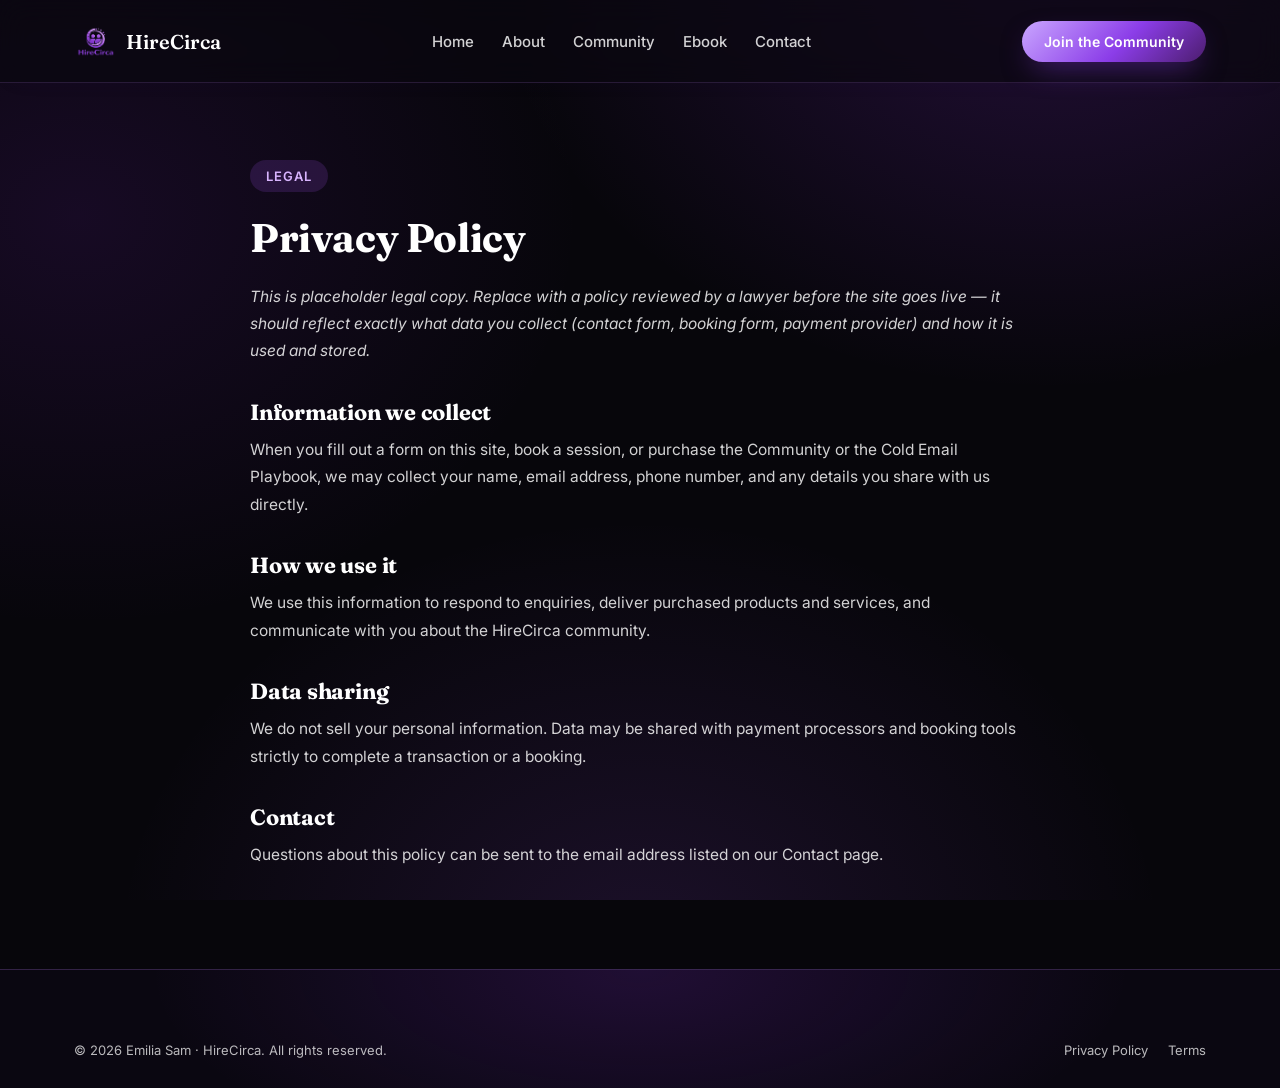
==== commit 83e9c66b: "Add proof lightbox, update logo, justify about copy Lightbox for the proof carousel. The carousel cr" ====
--- a/privacy.html
+++ b/privacy.html
@@ -5,11 +5,11 @@
 <meta name="viewport" content="width=device-width, initial-scale=1.0">
   <meta name="theme-color" content="#07060B">
 <title>Privacy Policy — HireCirca</title>
-<link rel="icon" type="image/png" href="assets/logo.png">
+<link rel="icon" type="image/png" href="assets/logo.png?v=d1ca5c54">
 <link rel="preconnect" href="https://fonts.googleapis.com">
 <link rel="preconnect" href="https://fonts.gstatic.com" crossorigin>
 <link href="https://fonts.googleapis.com/css2?family=Fraunces:opsz,wght@9..144,500;9..144,600;9..144,700&family=Inter:wght@400;500;600;700;800&display=swap" rel="stylesheet">
-<link rel="stylesheet" href="css/style.css">
+<link rel="stylesheet" href="css/style.css?v=357c5ca7">
 <style>
   .legal-page { padding: 160px 0 100px; max-width: 780px; margin: 0 auto; }
   .legal-page h1 { font-size: 40px; margin-bottom: 24px; }
@@ -23,7 +23,7 @@
 <header class="navbar scrolled" id="navbar">
   <div class="container">
     <a href="index.html" class="nav-logo">
-      <img src="assets/logo.png" alt="HireCirca logo">
+      <img src="assets/logo.png?v=d1ca5c54" alt="HireCirca logo">
       <span>HireCirca</span>
     </a>
     <ul class="nav-links">
--- a/css/style.css
+++ b/css/style.css
@@ -19,6 +19,8 @@
   --brand-gradient-soft: linear-gradient(135deg, #EFE2FF 0%, #E4CFFF 100%);
   /* for gradient-clipped TEXT on the dark ground — stays light end-to-end */
   --brand-gradient-text: linear-gradient(105deg, #FFFFFF 0%, #E9D5FF 42%, #C084FC 100%);
+  /* deeper ramp for dots carrying white type — light stops fail on white */
+  --brand-gradient-deep: linear-gradient(135deg, #8B3DE8 0%, #4C1D6E 100%);
 
   /* Dark canvas */
   --bg: #07060B;
@@ -396,9 +398,21 @@
 .hero-trust .avatars { display: flex; }
 .hero-trust .avatars span {
   width: 26px; height: 26px; border-radius: 50%;
-  background: var(--brand-gradient);
-  border: 2px solid rgba(255,255,255,0.22);
+  background: var(--brand-gradient-deep);
+  border: 2px solid rgba(255,255,255,0.28);
   margin-left: -8px;
+  /* initials sit centred in the dot, always white */
+  display: flex;
+  align-items: center;
+  justify-content: center;
+  color: #fff;
+  font-family: var(--font-body);
+  font-size: 9.5px;
+  font-weight: 700;
+  letter-spacing: 0.02em;
+  line-height: 1;
+  flex-shrink: 0;
+  box-sizing: border-box;
 }
 .hero-trust .avatars span:first-child { margin-left: 0; }
 
@@ -525,6 +539,11 @@
   line-height: 1.75;
   color: var(--ink-soft);
   margin-bottom: 20px;
+  text-align: justify;
+  /* justify opens ugly rivers on a narrow measure — let long words break */
+  text-justify: inter-word;
+  hyphens: auto;
+  -webkit-hyphens: auto;
 }
 .about-copy p:last-of-type { margin-bottom: 0; }
 .about-copy strong { color: var(--ink); }
@@ -1150,3 +1169,156 @@
   background: var(--violet-700); color: #fff; padding: 12px 20px; border-radius: 0 0 10px 0; z-index: 2000;
 }
 .skip-link:focus { left: 0; }
+
+/* ---------------------------------------------------------------- lightbox
+   The carousel crops 26-53% off these screenshots, and the payoff (the offer,
+   the amount) sits in the cropped half. The lightbox shows them whole:
+   contain-fit on desktop, natural-width + scroll on phones where shrinking
+   1080px of chat to fit the viewport would make it unreadable. */
+
+.proof-expand {
+  position: absolute;
+  top: 12px; right: 12px;
+  display: inline-flex; align-items: center; gap: 6px;
+  padding: 6px 10px;
+  border-radius: 999px;
+  background: rgba(7, 6, 11, 0.72);
+  backdrop-filter: blur(8px);
+  -webkit-backdrop-filter: blur(8px);
+  border: 1px solid rgba(255, 255, 255, 0.16);
+  color: #fff;
+  font-size: 11px;
+  font-weight: 600;
+  letter-spacing: 0.01em;
+  white-space: nowrap;
+  opacity: 0;
+  transform: translateY(-4px);
+  transition: opacity 0.35s ease, transform 0.35s ease;
+  pointer-events: none;
+}
+.proof-expand svg { width: 12px; height: 12px; flex-shrink: 0; }
+/* only the focused card advertises it — the slivers have no room */
+.proof-card[data-state="hero"] .proof-expand { opacity: 1; transform: translateY(0); }
+
+.lightbox {
+  position: fixed;
+  inset: 0;
+  z-index: 3000;
+  display: flex;
+  align-items: center;
+  justify-content: center;
+  padding: 24px;
+}
+.lightbox[hidden] { display: none; }
+.lightbox-backdrop {
+  position: absolute;
+  inset: 0;
+  background: rgba(4, 3, 8, 0.86);
+  backdrop-filter: blur(10px);
+  -webkit-backdrop-filter: blur(10px);
+  animation: lbFade 0.25s ease;
+}
+.lightbox-shell {
+  position: relative;
+  z-index: 1;
+  display: flex;
+  flex-direction: column;
+  align-items: center;
+  gap: 14px;
+  max-width: min(92vw, 560px);
+  max-height: 94vh;
+  animation: lbRise 0.3s cubic-bezier(0.22, 1, 0.36, 1);
+}
+.lightbox-stage {
+  border-radius: 20px;
+  overflow: auto;
+  -webkit-overflow-scrolling: touch;
+  overscroll-behavior: contain;
+  background: #0B0910;
+  border: 1px solid var(--glass-border);
+  box-shadow: 0 40px 120px -30px rgba(0, 0, 0, 0.9);
+  max-height: 84vh;
+}
+.lightbox-stage img {
+  display: block;
+  width: auto;
+  max-width: 100%;
+  max-height: 84vh;
+  object-fit: contain;
+  margin: 0 auto;
+}
+.lightbox-bar {
+  display: flex; align-items: center; gap: 14px;
+  flex-wrap: wrap;
+  justify-content: center;
+  max-width: 100%;
+}
+.lightbox-cap {
+  font-size: 13.5px;
+  color: rgba(255, 255, 255, 0.82);
+  text-align: center;
+  line-height: 1.5;
+}
+.lightbox-count {
+  font-size: 12px; font-weight: 700;
+  color: var(--chip-ink);
+  background: var(--chip-bg);
+  padding: 5px 11px; border-radius: 999px;
+  white-space: nowrap;
+}
+.lightbox-close,
+.lightbox-nav {
+  position: absolute;
+  z-index: 2;
+  display: flex; align-items: center; justify-content: center;
+  border-radius: 50%;
+  background: rgba(255, 255, 255, 0.1);
+  backdrop-filter: blur(10px);
+  -webkit-backdrop-filter: blur(10px);
+  border: 1px solid rgba(255, 255, 255, 0.2);
+  color: #fff;
+  cursor: pointer;
+  transition: background 0.2s ease, transform 0.2s ease, opacity 0.2s ease;
+}
+.lightbox-close:hover,
+.lightbox-nav:hover { background: rgba(255, 255, 255, 0.2); transform: scale(1.07); }
+.lightbox-close {
+  top: -46px; right: 0;
+  width: 38px; height: 38px;
+}
+.lightbox-close svg { width: 18px; height: 18px; }
+.lightbox-nav {
+  top: 50%;
+  width: 44px; height: 44px;
+  margin-top: -22px;
+}
+.lightbox-nav svg { width: 20px; height: 20px; }
+.lightbox-nav.prev { left: -60px; }
+.lightbox-nav.next { right: -60px; }
+.lightbox-nav:disabled { opacity: 0.3; cursor: default; transform: none; }
+
+@keyframes lbFade { from { opacity: 0; } to { opacity: 1; } }
+@keyframes lbRise {
+  from { opacity: 0; transform: translateY(14px) scale(0.97); }
+  to   { opacity: 1; transform: none; }
+}
+
+/* phones: arrows move below the image, and the screenshot keeps its natural
+   width so the chat text stays readable — the stage scrolls instead */
+@media (max-width: 760px) {
+  .lightbox { padding: 14px; }
+  .lightbox-shell { max-width: 100%; max-height: 96vh; gap: 10px; }
+  .lightbox-stage { max-height: 74vh; border-radius: 16px; }
+  .lightbox-stage img { max-height: none; width: 100%; }
+  .lightbox-close { top: 8px; right: 8px; background: rgba(7, 6, 11, 0.82); }
+  /* no room beside the image on a phone, so the arrows overlay its edges */
+  .lightbox-nav { width: 40px; height: 40px; margin-top: -20px; background: rgba(7, 6, 11, 0.7); }
+  .lightbox-nav svg { width: 18px; height: 18px; }
+  .lightbox-nav.prev { left: 8px; }
+  .lightbox-nav.next { right: 8px; }
+}
+
+@media (prefers-reduced-motion: reduce) {
+  .lightbox-backdrop, .lightbox-shell { animation: none; }
+  .proof-expand { transition: none; }
+}
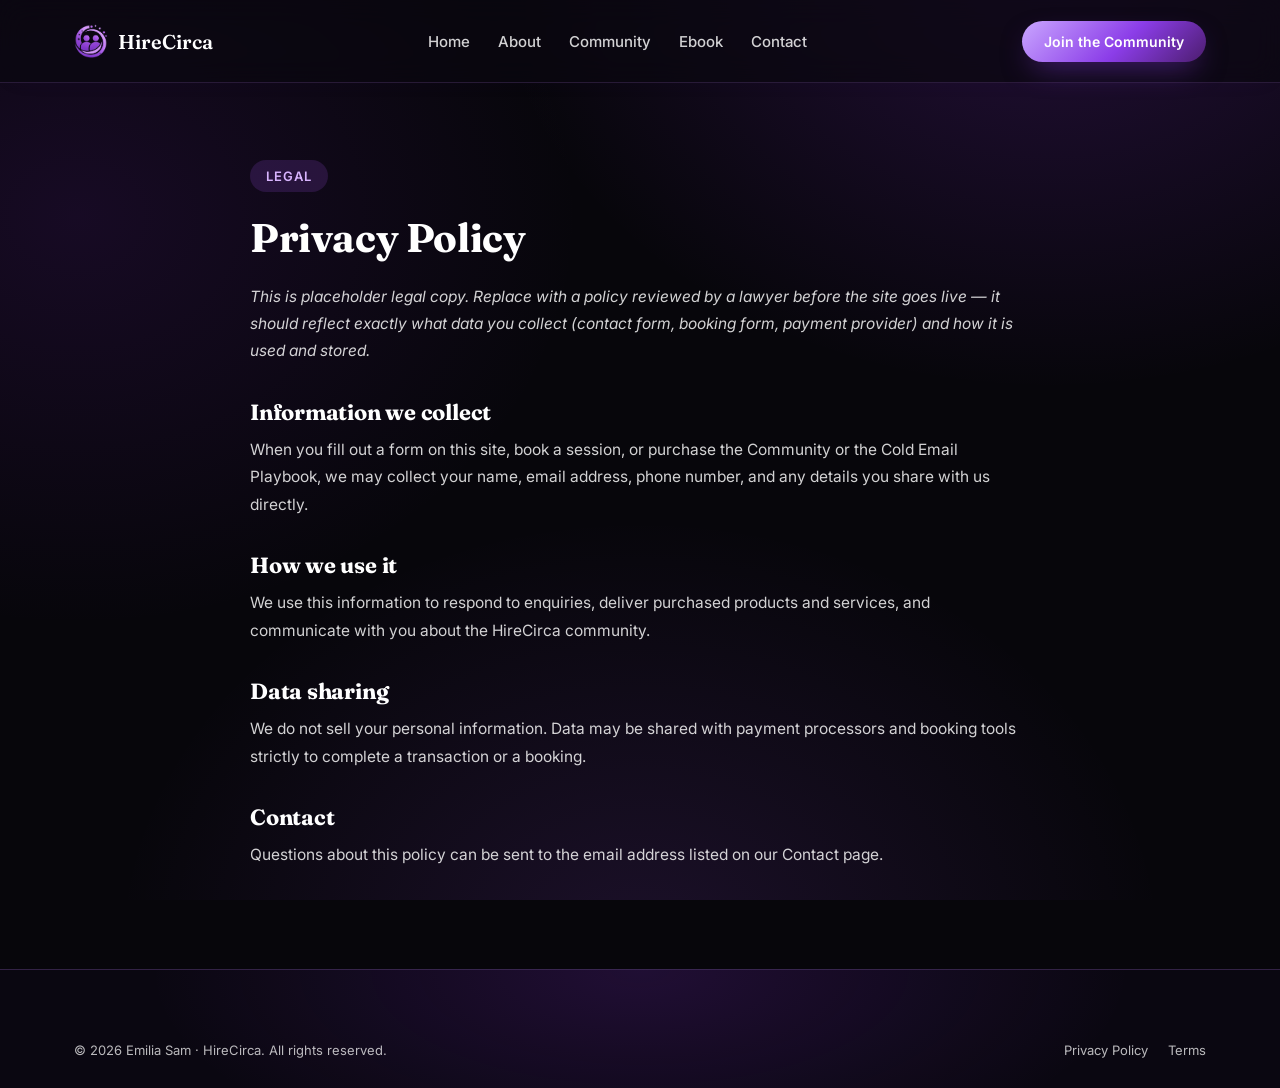
==== commit a5a91c06: "Use a mark-only logo in the nav, footer and favicon The logo file stacks a circle mark (58% of its h" ====
--- a/privacy.html
+++ b/privacy.html
@@ -5,11 +5,11 @@
 <meta name="viewport" content="width=device-width, initial-scale=1.0">
   <meta name="theme-color" content="#07060B">
 <title>Privacy Policy — HireCirca</title>
-<link rel="icon" type="image/png" href="assets/logo.png?v=d1ca5c54">
+<link rel="icon" type="image/png" href="assets/logo-mark.png?v=1898caee">
 <link rel="preconnect" href="https://fonts.googleapis.com">
 <link rel="preconnect" href="https://fonts.gstatic.com" crossorigin>
 <link href="https://fonts.googleapis.com/css2?family=Fraunces:opsz,wght@9..144,500;9..144,600;9..144,700&family=Inter:wght@400;500;600;700;800&display=swap" rel="stylesheet">
-<link rel="stylesheet" href="css/style.css?v=357c5ca7">
+<link rel="stylesheet" href="css/style.css?v=79763707">
 <style>
   .legal-page { padding: 160px 0 100px; max-width: 780px; margin: 0 auto; }
   .legal-page h1 { font-size: 40px; margin-bottom: 24px; }
@@ -23,7 +23,7 @@
 <header class="navbar scrolled" id="navbar">
   <div class="container">
     <a href="index.html" class="nav-logo">
-      <img src="assets/logo.png?v=d1ca5c54" alt="HireCirca logo">
+      <img src="assets/logo-mark.png?v=1898caee" alt="HireCirca logo">
       <span>HireCirca</span>
     </a>
     <ul class="nav-links">
--- a/css/style.css
+++ b/css/style.css
@@ -397,10 +397,10 @@
 }
 .hero-trust .avatars { display: flex; }
 .hero-trust .avatars span {
-  width: 26px; height: 26px; border-radius: 50%;
+  width: 30px; height: 30px; border-radius: 50%;
   background: var(--brand-gradient-deep);
   border: 2px solid rgba(255,255,255,0.28);
-  margin-left: -8px;
+  margin-left: -7px;
   /* initials sit centred in the dot, always white */
   display: flex;
   align-items: center;
@@ -415,6 +415,9 @@
   box-sizing: border-box;
 }
 .hero-trust .avatars span:first-child { margin-left: 0; }
+/* the next dot covers this one's right edge — bias the initials left so
+   they sit in the part that stays visible */
+.hero-trust .avatars span:not(:last-child) { padding-right: 7px; }
 
 .hero-stage {
   position: relative;
@@ -1108,7 +1111,7 @@
   .footer-top { grid-template-columns: 1fr; }
 }
 .footer-brand { display: flex; align-items: center; gap: 10px; margin-bottom: 16px; }
-.footer-brand img { height: 30px; filter: brightness(0) invert(1); }
+.footer-brand img { height: 32px; }
 .footer-brand span { font-family: var(--font-display); font-size: 19px; font-weight: 600; color: #fff; }
 .footer-desc { font-size: 14.5px; line-height: 1.6; max-width: 280px; }
 .footer-col h4 {
@@ -1225,7 +1228,7 @@
   flex-direction: column;
   align-items: center;
   gap: 14px;
-  max-width: min(92vw, 560px);
+  max-width: min(94vw, 620px);
   max-height: 94vh;
   animation: lbRise 0.3s cubic-bezier(0.22, 1, 0.36, 1);
 }
@@ -1243,8 +1246,7 @@
   display: block;
   width: auto;
   max-width: 100%;
-  max-height: 84vh;
-  object-fit: contain;
+  height: auto;
   margin: 0 auto;
 }
 .lightbox-bar {
@@ -1283,8 +1285,9 @@
 .lightbox-close:hover,
 .lightbox-nav:hover { background: rgba(255, 255, 255, 0.2); transform: scale(1.07); }
 .lightbox-close {
-  top: -46px; right: 0;
+  top: 10px; right: 10px;
   width: 38px; height: 38px;
+  background: rgba(7, 6, 11, 0.82);
 }
 .lightbox-close svg { width: 18px; height: 18px; }
 .lightbox-nav {
@@ -1309,8 +1312,7 @@
   .lightbox { padding: 14px; }
   .lightbox-shell { max-width: 100%; max-height: 96vh; gap: 10px; }
   .lightbox-stage { max-height: 74vh; border-radius: 16px; }
-  .lightbox-stage img { max-height: none; width: 100%; }
-  .lightbox-close { top: 8px; right: 8px; background: rgba(7, 6, 11, 0.82); }
+  .lightbox-stage img { width: 100%; }
   /* no room beside the image on a phone, so the arrows overlay its edges */
   .lightbox-nav { width: 40px; height: 40px; margin-top: -20px; background: rgba(7, 6, 11, 0.7); }
   .lightbox-nav svg { width: 18px; height: 18px; }
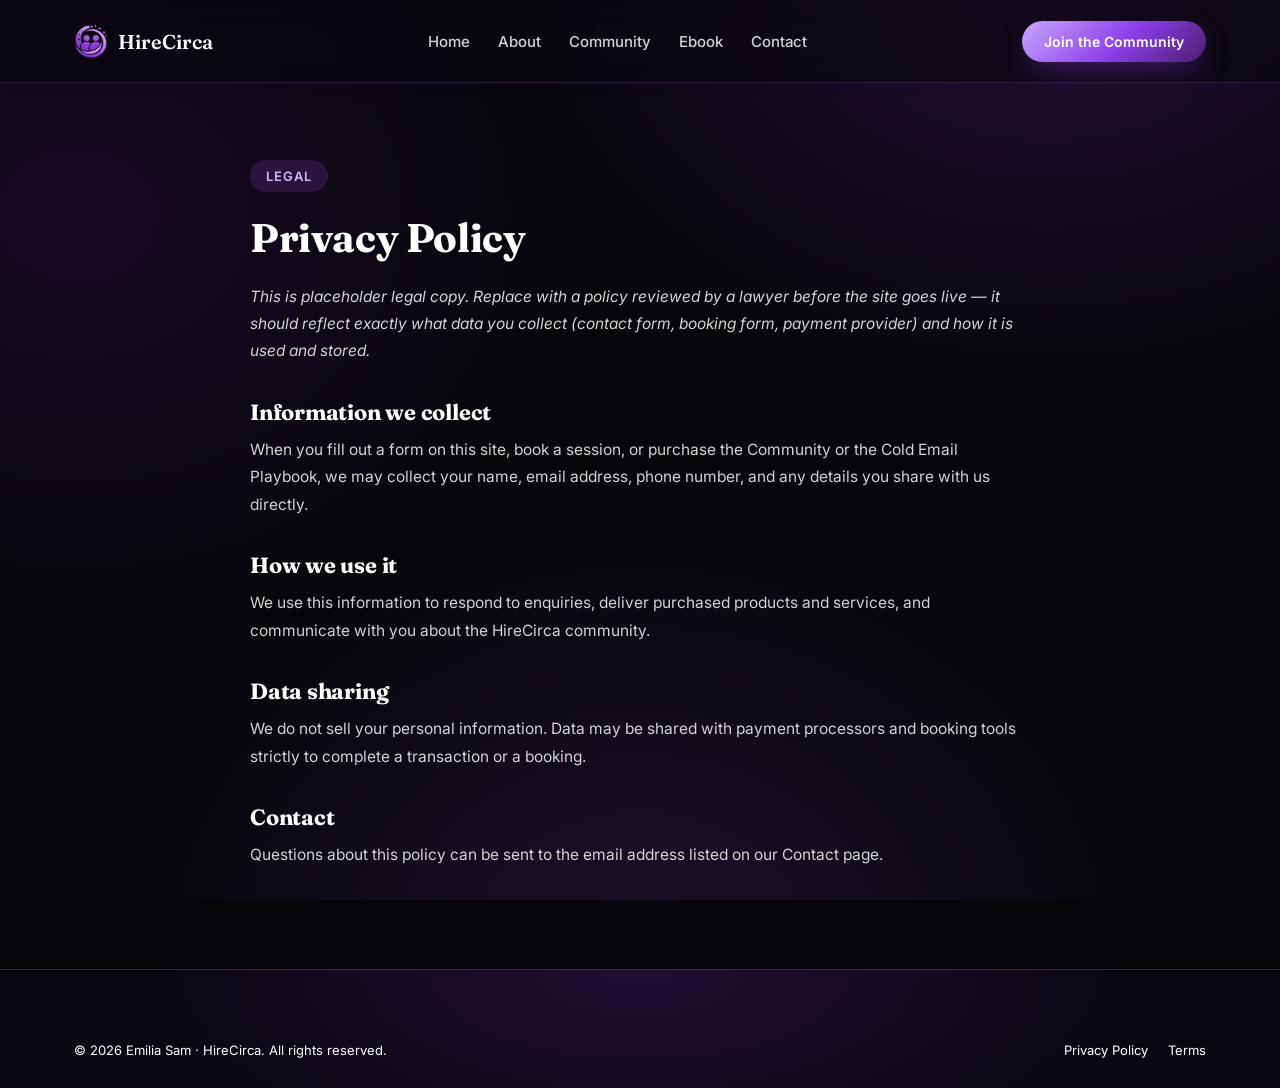
==== commit ad220369: "Run the footer at full white on every width Extends the mobile-only rule to desktop, so it moves out" ====
--- a/privacy.html
+++ b/privacy.html
@@ -9,7 +9,7 @@
 <link rel="preconnect" href="https://fonts.googleapis.com">
 <link rel="preconnect" href="https://fonts.gstatic.com" crossorigin>
 <link href="https://fonts.googleapis.com/css2?family=Fraunces:opsz,wght@9..144,500;9..144,600;9..144,700&family=Inter:wght@400;500;600;700;800&display=swap" rel="stylesheet">
-<link rel="stylesheet" href="css/style.css?v=79763707">
+<link rel="stylesheet" href="css/style.css?v=a3d8fd99">
 <style>
   .legal-page { padding: 160px 0 100px; max-width: 780px; margin: 0 auto; }
   .legal-page h1 { font-size: 40px; margin-bottom: 24px; }
--- a/css/style.css
+++ b/css/style.css
@@ -1093,7 +1093,7 @@
     radial-gradient(700px 300px at 50% 0%, rgba(147, 51, 234, 0.16), transparent 70%),
     #0A0711;
   border-top: 1px solid var(--glass-border);
-  color: rgba(255,255,255,0.72);
+  color: #fff;
   padding: 72px 0 30px;
 }
 .footer-top {
@@ -1324,3 +1324,16 @@
   .lightbox-backdrop, .lightbox-shell { animation: none; }
   .proof-expand { transition: none; }
 }
+
+/* the whole footer runs at full white -- copy, links and mark -- at every
+   width, rather than the 72% body copy it started with */
+.site-footer { color: #fff; }
+.footer-desc,
+.footer-col a,
+.footer-bottom,
+.footer-bottom a,
+.footer-bottom .legal-links a { color: #fff; }
+.footer-social a { border-color: rgba(255, 255, 255, 0.4); color: #fff; }
+/* flattens the mark's gradients to a white silhouette; its shapes are
+   separated by real transparent gaps, so the two figures still read */
+.footer-brand img { filter: brightness(0) invert(1); }
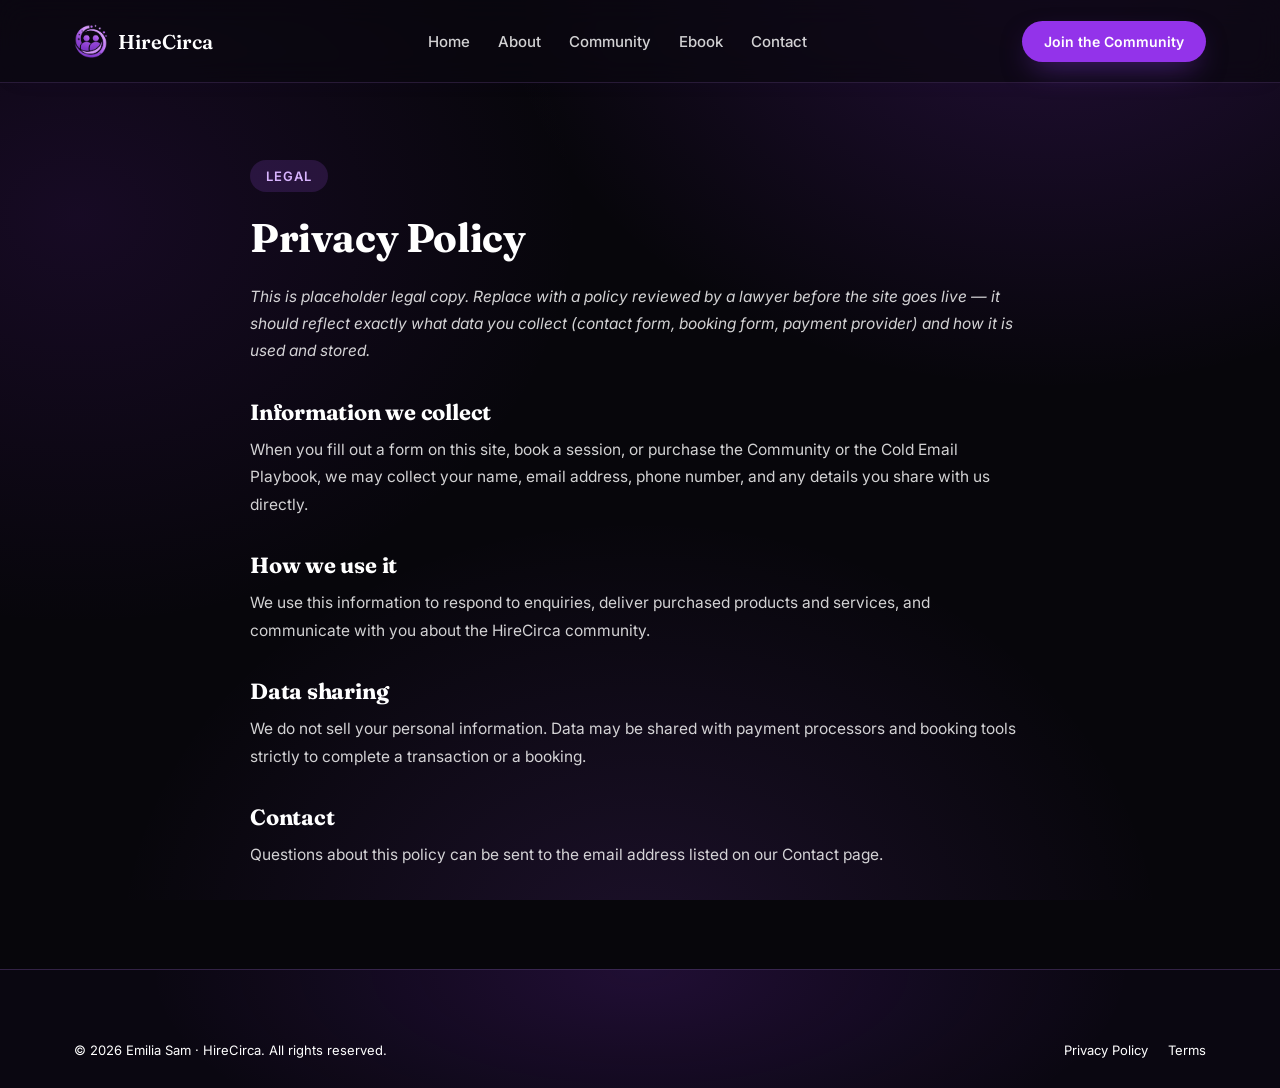
==== commit 1e3bd073: "Flatten primary buttons and service icons to solid purple Drops the three-stop brand gradient from ." ====
--- a/privacy.html
+++ b/privacy.html
@@ -9,7 +9,7 @@
 <link rel="preconnect" href="https://fonts.googleapis.com">
 <link rel="preconnect" href="https://fonts.gstatic.com" crossorigin>
 <link href="https://fonts.googleapis.com/css2?family=Fraunces:opsz,wght@9..144,500;9..144,600;9..144,700&family=Inter:wght@400;500;600;700;800&display=swap" rel="stylesheet">
-<link rel="stylesheet" href="css/style.css?v=a3d8fd99">
+<link rel="stylesheet" href="css/style.css?v=4b71b045">
 <style>
   .legal-page { padding: 160px 0 100px; max-width: 780px; margin: 0 auto; }
   .legal-page h1 { font-size: 40px; margin-bottom: 24px; }
--- a/css/style.css
+++ b/css/style.css
@@ -21,6 +21,9 @@
   --brand-gradient-text: linear-gradient(105deg, #FFFFFF 0%, #E9D5FF 42%, #C084FC 100%);
   /* deeper ramp for dots carrying white type — light stops fail on white */
   --brand-gradient-deep: linear-gradient(135deg, #8B3DE8 0%, #4C1D6E 100%);
+  /* flat fill for primary buttons -- brightest purple that still clears
+     4.5:1 against a white label (5.38:1) */
+  --btn-purple: #9333EA;
 
   /* Dark canvas */
   --bg: #07060B;
@@ -171,7 +174,7 @@
 .btn:active { transform: scale(0.97); }
 
 .btn-primary {
-  background: var(--brand-gradient);
+  background: var(--btn-purple);
   color: #fff;
   box-shadow: 0 12px 30px -10px rgba(139, 61, 232, 0.55);
 }
@@ -626,7 +629,7 @@
 .service-icon {
   width: 58px; height: 58px;
   border-radius: 16px;
-  background: var(--brand-gradient);
+  background: var(--btn-purple);
   display: flex; align-items: center; justify-content: center;
   color: #fff; font-size: 26px;
   margin-bottom: 26px;
